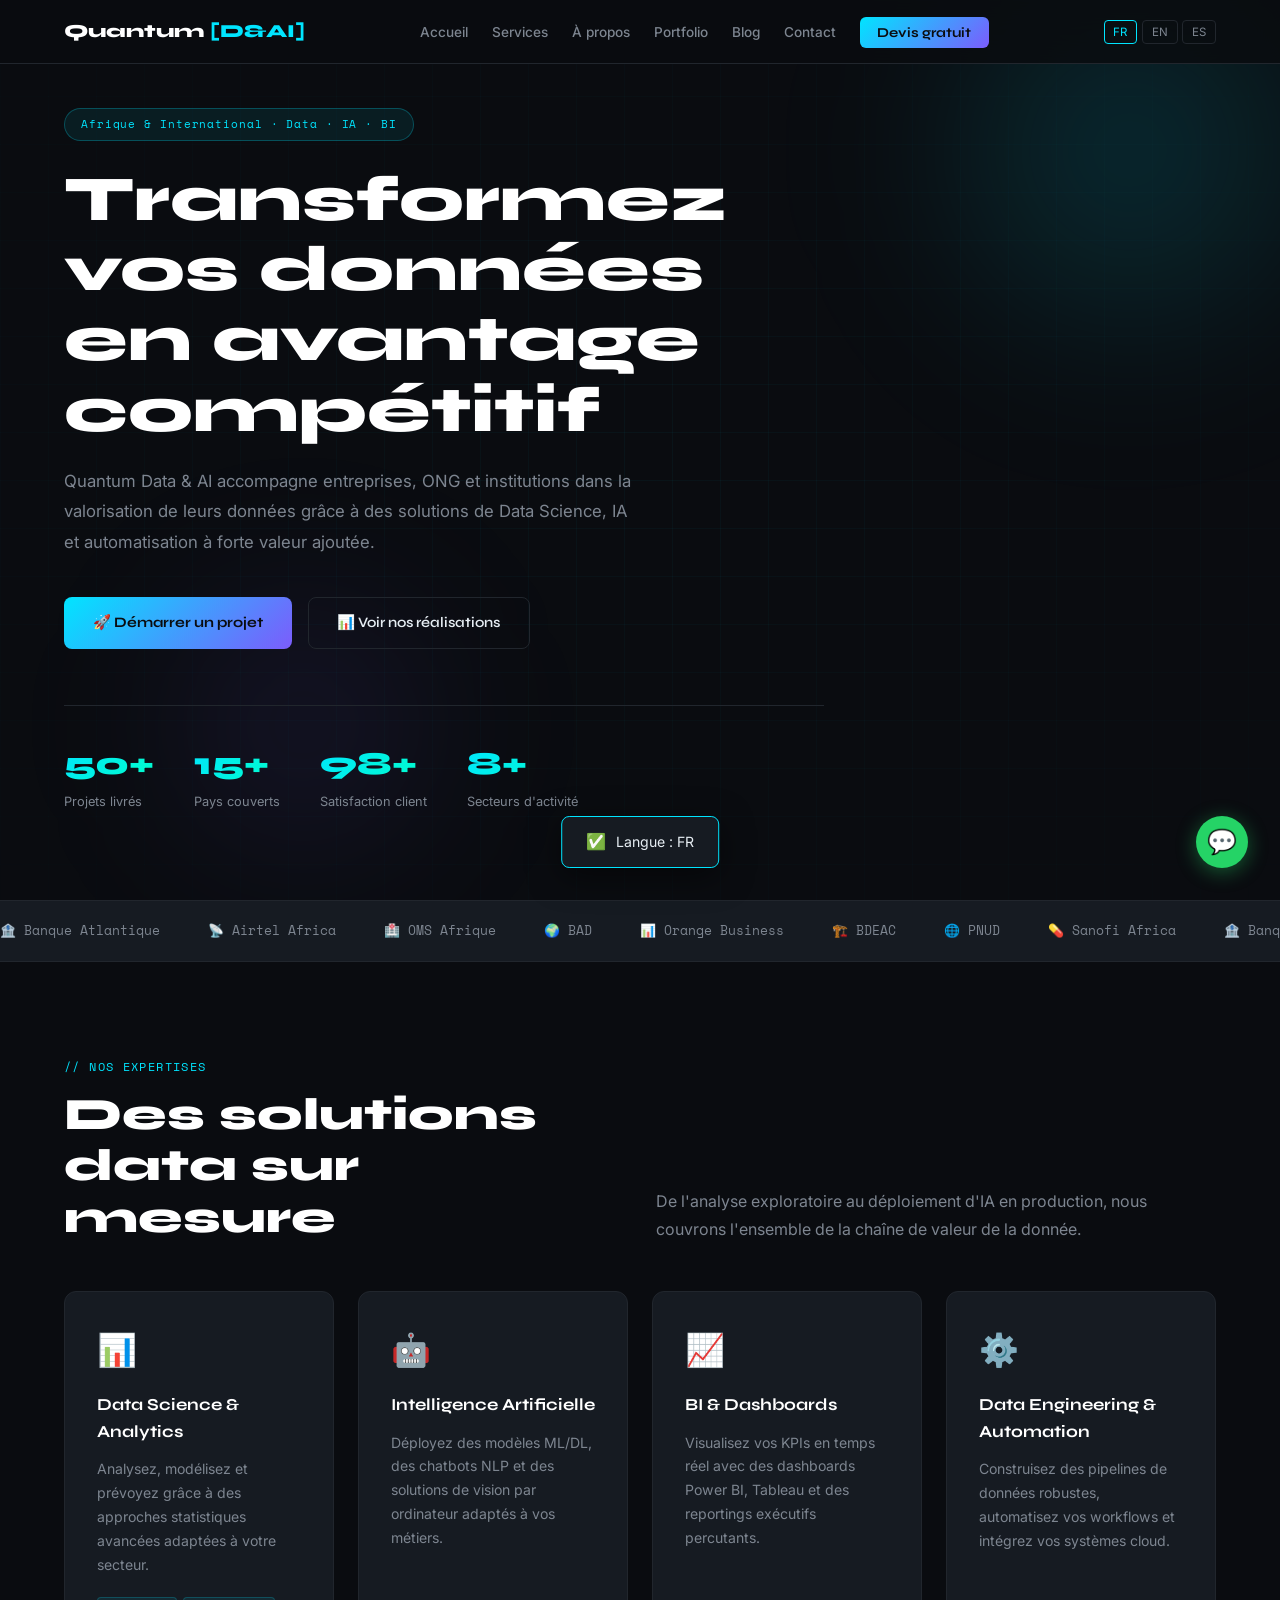
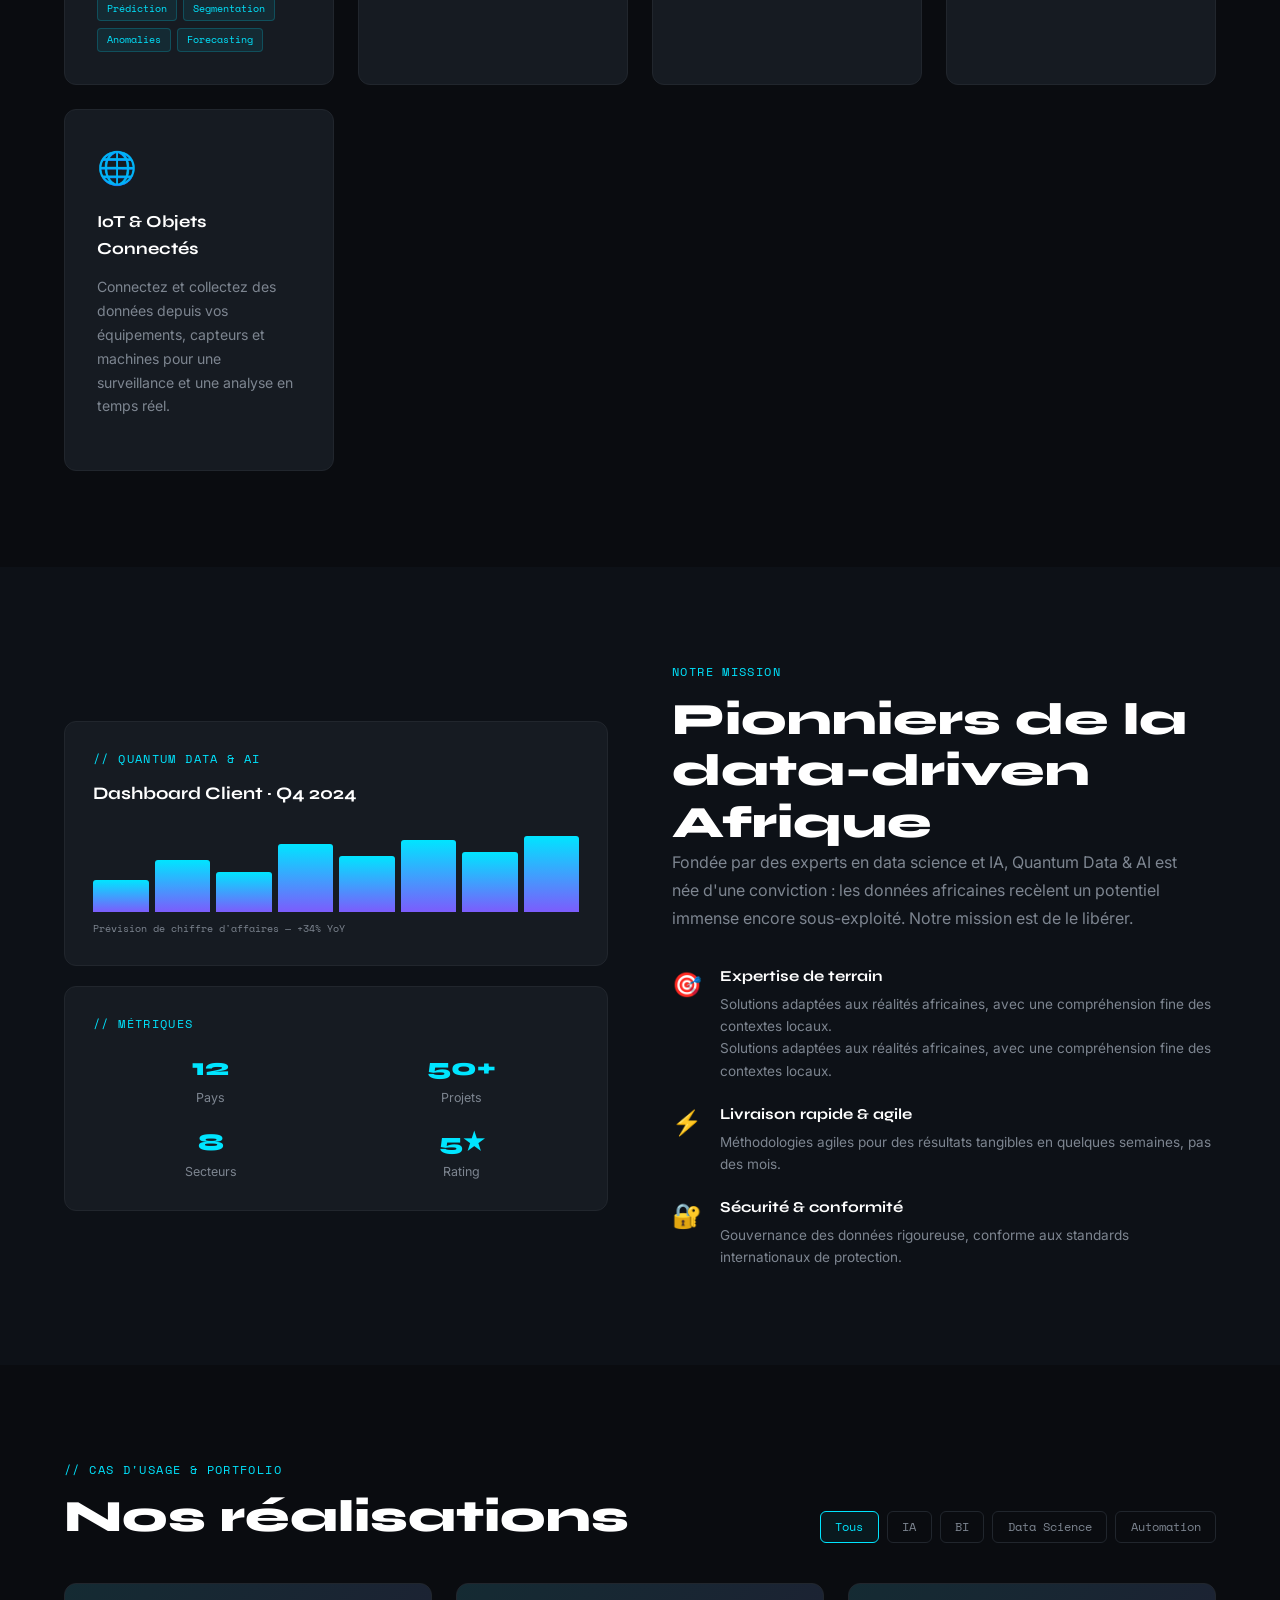
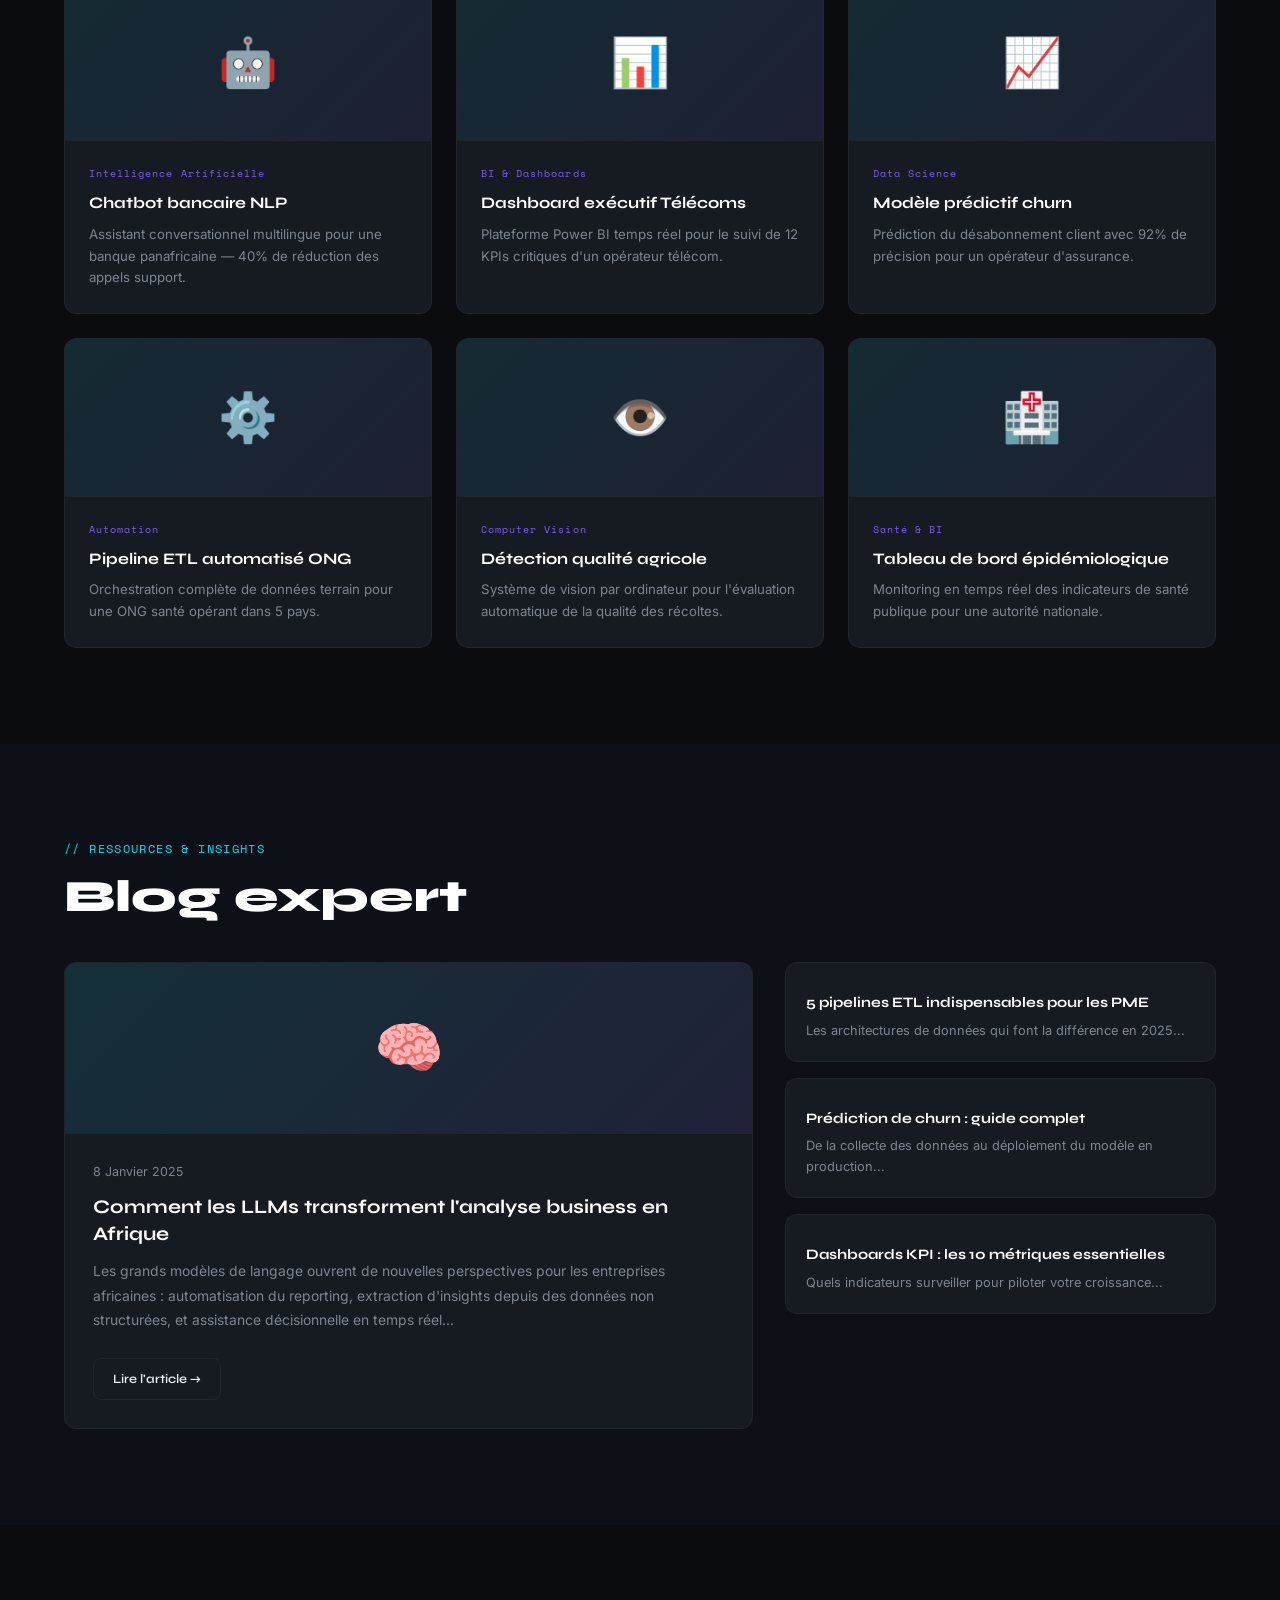
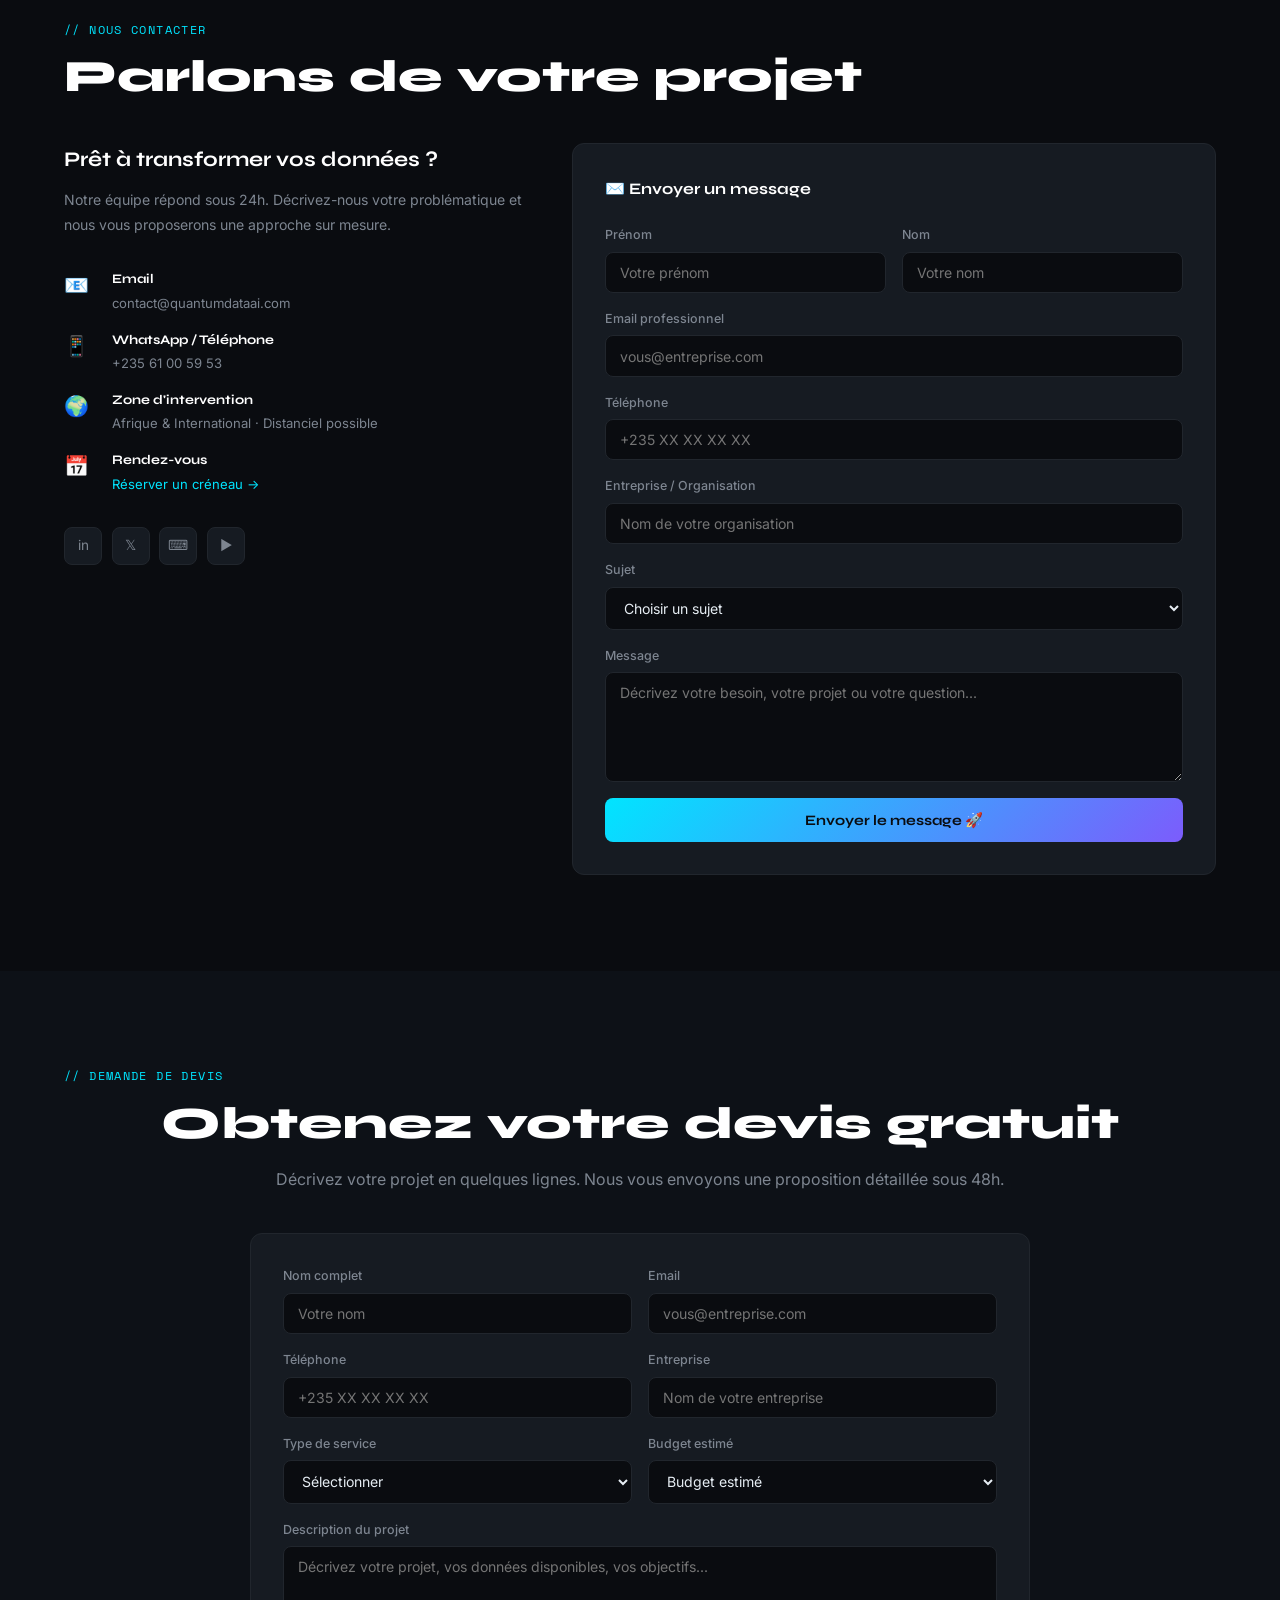
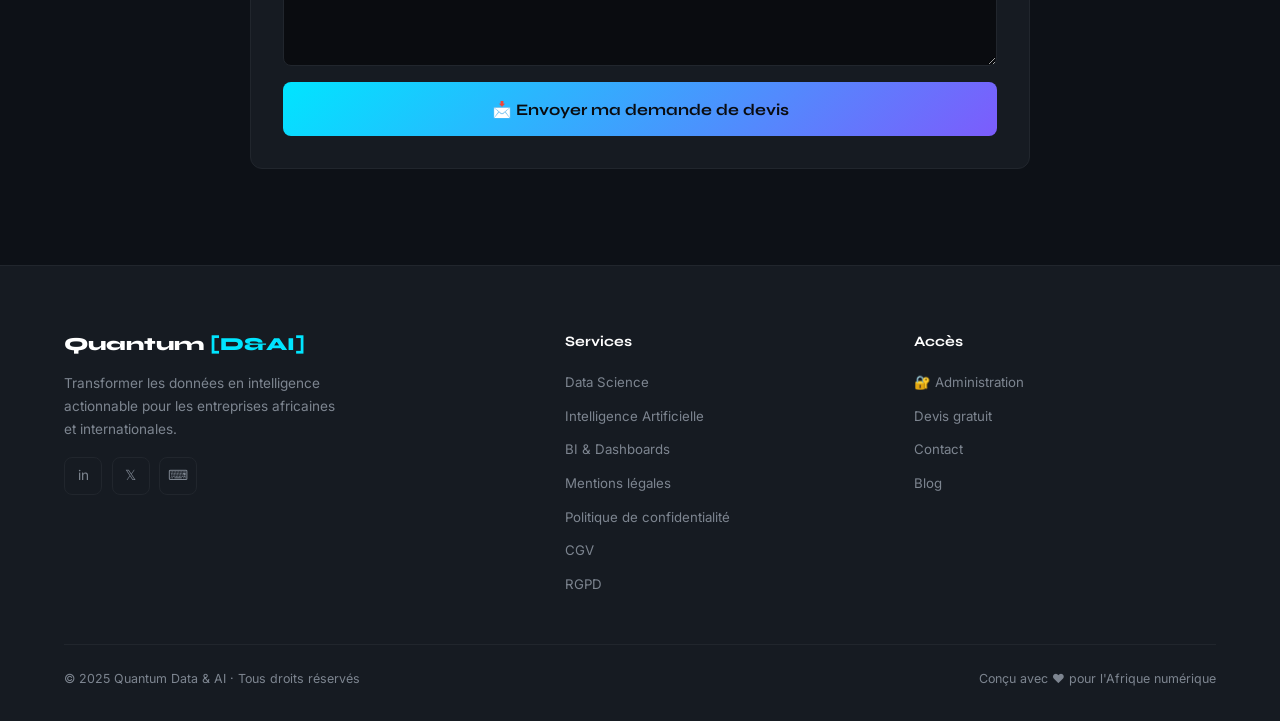
==== index.html @ 8cc7dba7 "Add files via upload" ====
<!DOCTYPE html>
<html lang="fr">
<head>
<meta charset="UTF-8">
<meta name="viewport" content="width=device-width, initial-scale=1.0">
<title>Quantum Data & AI — Transformation Digitale par la Donnée</title>
<meta name="description" content="Quantum Data & AI accompagne les entreprises dans la valorisation de leurs données grâce à des solutions de Data Science, IA, BI et automatisation.">
<link rel="preconnect" href="https://fonts.googleapis.com">
<link href="https://fonts.googleapis.com/css2?family=Syne:wght@400;600;700;800&family=Space+Mono:ital,wght@0,400;0,700;1,400&family=Inter:wght@300;400;500&display=swap" rel="stylesheet">

<style>
/* =============================================
   RESET & VARIABLES
============================================= */
*, *::before, *::after { box-sizing: border-box; margin: 0; padding: 0; }

:root {
  --bg:       #0a0c10;
  --midnight: #0d1117;
  --surface:  #161b22;
  --border:   #21262d;
  --cyan:     #00e5ff;
  --violet:   #7c5cfc;
  --green:    #00ffc8;
  --text:     #e6edf3;
  --muted:    #7d8590;
  --white:    #ffffff;
  --radius:   12px;
}

html { scroll-behavior: smooth; }

body {
  background: var(--bg);
  color: var(--text);
  font-family: 'Inter', sans-serif;
  font-size: 16px;
  line-height: 1.6;
  overflow-x: hidden;
}

a { color: inherit; text-decoration: none; }
ul { list-style: none; }
input, select, textarea, button { font-family: inherit; }
img { max-width: 100%; display: block; }

/* =============================================
   SCROLLBAR
============================================= */
::-webkit-scrollbar { width: 6px; }
::-webkit-scrollbar-track { background: var(--bg); }
::-webkit-scrollbar-thumb { background: var(--border); border-radius: 3px; }

/* =============================================
   TYPOGRAPHY HELPERS
============================================= */
.section-label {
  font-family: 'Space Mono', monospace;
  font-size: 0.72rem;
  color: var(--cyan);
  letter-spacing: 0.12em;
  text-transform: uppercase;
  margin-bottom: 0.75rem;
}

.section-title {
  font-family: 'Syne', sans-serif;
  font-size: clamp(1.8rem, 4vw, 2.8rem);
  font-weight: 800;
  line-height: 1.15;
  color: var(--white);
}

.section-sub {
  color: var(--muted);
  font-size: 1rem;
  max-width: 520px;
  line-height: 1.75;
}

.highlight {
  background: linear-gradient(90deg, var(--cyan), var(--violet));
  -webkit-background-clip: text;
  -webkit-text-fill-color: transparent;
  background-clip: text;
}

/* =============================================
   BUTTONS
============================================= */
.btn-primary {
  display: inline-flex;
  align-items: center;
  gap: 0.5rem;
  background: linear-gradient(135deg, var(--cyan), var(--violet));
  color: var(--bg);
  font-family: 'Syne', sans-serif;
  font-weight: 700;
  font-size: 0.9rem;
  padding: 0.85rem 1.8rem;
  border-radius: 8px;
  border: none;
  cursor: pointer;
  transition: opacity .2s, transform .2s;
  text-decoration: none;
}
.btn-primary:hover { opacity: .88; transform: translateY(-2px); }

.btn-secondary {
  display: inline-flex;
  align-items: center;
  gap: 0.5rem;
  background: transparent;
  color: var(--text);
  font-family: 'Syne', sans-serif;
  font-weight: 600;
  font-size: 0.9rem;
  padding: 0.85rem 1.8rem;
  border-radius: 8px;
  border: 1px solid var(--border);
  cursor: pointer;
  transition: border-color .2s, color .2s, transform .2s;
  text-decoration: none;
}
.btn-secondary:hover { border-color: var(--cyan); color: var(--cyan); transform: translateY(-2px); }

/* =============================================
   NAVIGATION
============================================= */
#navbar {
  position: fixed;
  top: 0; left: 0; right: 0;
  z-index: 1000;
  display: flex;
  align-items: center;
  gap: 2rem;
  padding: 0 5%;
  height: 64px;
  background: rgba(10,12,16,.85);
  backdrop-filter: blur(16px);
  border-bottom: 1px solid var(--border);
  transition: background .3s;
}

.logo {
  font-family: 'Syne', sans-serif;
  font-size: 1.15rem;
  font-weight: 800;
  color: var(--white);
  white-space: nowrap;
}
.logo span { color: var(--cyan); }

#navbar ul {
  display: flex;
  gap: 1.5rem;
  flex: 1;
  justify-content: center;
}

#navbar ul a {
  font-size: 0.85rem;
  color: var(--muted);
  transition: color .2s;
  font-weight: 500;
}
#navbar ul a:hover { color: var(--white); }

.nav-cta {
  background: linear-gradient(135deg, var(--cyan), var(--violet));
  color: var(--bg) !important;
  padding: 0.45rem 1.1rem;
  border-radius: 6px;
  font-weight: 700 !important;
  font-family: 'Syne', sans-serif;
}

.nav-lang {
  display: flex;
  gap: 0.3rem;
  margin-left: auto;
}
.lang-btn {
  background: transparent;
  border: 1px solid var(--border);
  color: var(--muted);
  font-size: 0.72rem;
  padding: 0.25rem 0.55rem;
  border-radius: 4px;
  cursor: pointer;
  transition: all .2s;
}
.lang-btn:hover, .lang-btn.active {
  border-color: var(--cyan);
  color: var(--cyan);
}

.hamburger {
  display: none;
  flex-direction: column;
  gap: 5px;
  background: none;
  border: none;
  cursor: pointer;
  padding: 4px;
}
.hamburger span {
  display: block;
  width: 24px;
  height: 2px;
  background: var(--text);
  border-radius: 2px;
  transition: all .3s;
}

/* Mobile nav */
@media (max-width: 900px) {
  #navbar ul {
    display: none;
    position: fixed;
    top: 64px; left: 0; right: 0;
    background: var(--midnight);
    flex-direction: column;
    padding: 1.5rem 5%;
    gap: 1.2rem;
    border-bottom: 1px solid var(--border);
  }
  #navbar ul.open { display: flex; }
  .hamburger { display: flex; margin-left: auto; }
  .nav-lang { display: none; }
}

/* =============================================
   HERO
============================================= */
#hero {
  position: relative;
  min-height: 100vh;
  display: flex;
  align-items: center;
  padding: 100px 5% 5rem;
  overflow: hidden;
}

.hero-grid {
  position: absolute;
  inset: 0;
  background-image:
    linear-gradient(rgba(0,229,255,.04) 1px, transparent 1px),
    linear-gradient(90deg, rgba(0,229,255,.04) 1px, transparent 1px);
  background-size: 48px 48px;
  mask-image: radial-gradient(ellipse 80% 80% at 50% 50%, black, transparent);
}

.hero-orb {
  position: absolute;
  border-radius: 50%;
  filter: blur(80px);
  pointer-events: none;
}
.orb1 {
  width: 500px; height: 500px;
  background: radial-gradient(circle, rgba(0,229,255,.18), transparent 70%);
  top: -100px; right: -100px;
  animation: orbFloat 8s ease-in-out infinite;
}
.orb2 {
  width: 350px; height: 350px;
  background: radial-gradient(circle, rgba(124,92,252,.15), transparent 70%);
  bottom: 0; left: 10%;
  animation: orbFloat 10s ease-in-out infinite reverse;
}
@keyframes orbFloat {
  0%, 100% { transform: translateY(0); }
  50% { transform: translateY(-30px); }
}

.hero-content {
  position: relative;
  z-index: 1;
  max-width: 760px;
}

.hero-badge {
  display: inline-block;
  font-family: 'Space Mono', monospace;
  font-size: 0.7rem;
  color: var(--cyan);
  background: rgba(0,229,255,.08);
  border: 1px solid rgba(0,229,255,.25);
  padding: 0.4rem 1rem;
  border-radius: 100px;
  margin-bottom: 1.5rem;
  letter-spacing: 0.08em;
}

.hero-content h1 {
  font-family: 'Syne', sans-serif;
  font-size: clamp(2.2rem, 5.5vw, 4rem);
  font-weight: 800;
  line-height: 1.1;
  color: var(--white);
  margin-bottom: 1.25rem;
}

.hero-sub {
  color: var(--muted);
  font-size: 1.05rem;
  max-width: 580px;
  margin-bottom: 2.5rem;
  line-height: 1.8;
}

.hero-btns {
  display: flex;
  gap: 1rem;
  flex-wrap: wrap;
  margin-bottom: 3.5rem;
}

.hero-stats {
  display: flex;
  gap: 2.5rem;
  flex-wrap: wrap;
  padding-top: 2rem;
  border-top: 1px solid var(--border);
}
.stat-item { text-align: left; }
.stat-num {
  font-family: 'Syne', sans-serif;
  font-size: 2rem;
  font-weight: 800;
  background: linear-gradient(135deg, var(--cyan), var(--green));
  -webkit-background-clip: text;
  -webkit-text-fill-color: transparent;
  background-clip: text;
}
.stat-label {
  font-size: 0.8rem;
  color: var(--muted);
  margin-top: 0.15rem;
}

/* =============================================
   CLIENTS BAND
============================================= */
.clients-band {
  overflow: hidden;
  padding: 1.25rem 0;
  background: var(--surface);
  border-top: 1px solid var(--border);
  border-bottom: 1px solid var(--border);
}

.clients-track {
  display: flex;
  gap: 3rem;
  width: max-content;
  animation: scrollTrack 25s linear infinite;
}

.client-logo {
  font-family: 'Space Mono', monospace;
  font-size: 0.8rem;
  color: var(--muted);
  white-space: nowrap;
  transition: color .2s;
  cursor: default;
}
.client-logo:hover { color: var(--cyan); }

@keyframes scrollTrack {
  from { transform: translateX(0); }
  to { transform: translateX(-50%); }
}

/* =============================================
   SERVICES
============================================= */
#services {
  padding: 6rem 5%;
}

.services-intro {
  display: grid;
  grid-template-columns: 1fr 1fr;
  gap: 2rem;
  align-items: end;
  margin-bottom: 3rem;
}
@media (max-width: 700px) {
  .services-intro { grid-template-columns: 1fr; }
}

.services-grid {
  display: grid;
  grid-template-columns: repeat(auto-fit, minmax(270px, 1fr));
  gap: 1.5rem;
}

.service-card {
  background: var(--surface);
  border: 1px solid var(--border);
  border-radius: var(--radius);
  padding: 2rem;
  transition: border-color .25s, transform .25s;
  position: relative;
  overflow: hidden;
}
.service-card::before {
  content: '';
  position: absolute;
  top: 0; left: 0; right: 0;
  height: 2px;
  background: linear-gradient(90deg, var(--cyan), var(--violet));
  opacity: 0;
  transition: opacity .25s;
}
.service-card:hover { border-color: rgba(0,229,255,.35); transform: translateY(-4px); }
.service-card:hover::before { opacity: 1; }

.service-icon {
  font-size: 2rem;
  margin-bottom: 1rem;
}
.service-title {
  font-family: 'Syne', sans-serif;
  font-size: 1.05rem;
  font-weight: 700;
  color: var(--white);
  margin-bottom: 0.75rem;
}
.service-desc {
  color: var(--muted);
  font-size: 0.88rem;
  line-height: 1.7;
  margin-bottom: 1.25rem;
}
.service-tags {
  display: flex;
  flex-wrap: wrap;
  gap: 0.4rem;
}
.tag {
  font-family: 'Space Mono', monospace;
  font-size: 0.62rem;
  color: var(--cyan);
  background: rgba(0,229,255,.08);
  border: 1px solid rgba(0,229,255,.2);
  padding: 0.2rem 0.55rem;
  border-radius: 4px;
}

/* =============================================
   À PROPOS
============================================= */
#apropos {
  background: var(--midnight);
  padding: 6rem 5%;
  display: grid;
  grid-template-columns: 1fr 1fr;
  gap: 4rem;
  align-items: center;
}
@media (max-width: 900px) {
  #apropos { grid-template-columns: 1fr; }
}

.apropos-visual {
  display: flex;
  flex-direction: column;
  gap: 1.25rem;
}
.apropos-box {
  background: var(--surface);
  border: 1px solid var(--border);
  border-radius: var(--radius);
  padding: 1.75rem;
}
.apropos-main {
  display: flex;
  flex-direction: column;
  gap: 1.5rem;
}

.data-visual {
  display: flex;
  align-items: flex-end;
  gap: 6px;
  height: 80px;
}
.bar {
  flex: 1;
  background: linear-gradient(180deg, var(--cyan), var(--violet));
  border-radius: 3px 3px 0 0;
  opacity: 0;
  animation: barGrow 0.6s ease forwards;
}
@keyframes barGrow {
  from { height: 0 !important; opacity: 0; }
  to { opacity: 1; }
}

.apropos-stat-grid {
  display: grid;
  grid-template-columns: 1fr 1fr;
  gap: 1rem;
}
.mini-stat { text-align: center; }
.mini-stat-n {
  font-family: 'Syne', sans-serif;
  font-size: 1.5rem;
  font-weight: 800;
  color: var(--cyan);
}
.mini-stat-l {
  font-size: 0.78rem;
  color: var(--muted);
}

.values-list { display: flex; flex-direction: column; gap: 1.25rem; }
.value-item {
  display: flex;
  gap: 1rem;
  align-items: flex-start;
}
.value-icon {
  font-size: 1.5rem;
  min-width: 2rem;
  margin-top: 0.1rem;
}
.value-text h4 {
  font-family: 'Syne', sans-serif;
  font-size: 0.95rem;
  font-weight: 700;
  color: var(--white);
  margin-bottom: 0.25rem;
}
.value-text p {
  font-size: 0.85rem;
  color: var(--muted);
  line-height: 1.65;
}

/* =============================================
   PORTFOLIO
============================================= */
#portfolio {
  padding: 6rem 5%;
}

.portfolio-header {
  display: flex;
  justify-content: space-between;
  align-items: flex-end;
  flex-wrap: wrap;
  gap: 1.5rem;
  margin-bottom: 2.5rem;
}

.portfolio-filters {
  display: flex;
  gap: 0.5rem;
  flex-wrap: wrap;
}
.filter-btn {
  background: transparent;
  border: 1px solid var(--border);
  color: var(--muted);
  font-family: 'Space Mono', monospace;
  font-size: 0.72rem;
  padding: 0.4rem 0.9rem;
  border-radius: 6px;
  cursor: pointer;
  transition: all .2s;
}
.filter-btn:hover, .filter-btn.active {
  border-color: var(--cyan);
  color: var(--cyan);
  background: rgba(0,229,255,.06);
}

.portfolio-grid {
  display: grid;
  grid-template-columns: repeat(auto-fit, minmax(300px, 1fr));
  gap: 1.5rem;
}

.portfolio-card {
  background: var(--surface);
  border: 1px solid var(--border);
  border-radius: var(--radius);
  overflow: hidden;
  transition: transform .25s, border-color .25s;
  cursor: pointer;
}
.portfolio-card:hover { transform: translateY(-5px); border-color: rgba(0,229,255,.35); }
.portfolio-card.hidden { display: none; }

.portfolio-thumb {
  background: linear-gradient(135deg, rgba(0,229,255,.08), rgba(124,92,252,.08));
  padding: 2.5rem;
  font-size: 3rem;
  text-align: center;
  border-bottom: 1px solid var(--border);
}
.portfolio-info { padding: 1.5rem; }
.portfolio-cat {
  font-family: 'Space Mono', monospace;
  font-size: 0.65rem;
  color: var(--violet);
  letter-spacing: 0.1em;
  margin-bottom: 0.5rem;
}
.portfolio-info h3 {
  font-family: 'Syne', sans-serif;
  font-size: 1rem;
  font-weight: 700;
  color: var(--white);
  margin-bottom: 0.5rem;
}
.portfolio-info p {
  font-size: 0.83rem;
  color: var(--muted);
  line-height: 1.65;
}

/* =============================================
   BLOG
============================================= */
#blog {
  padding: 6rem 5%;
  background: var(--midnight);
}

.blog-grid {
  display: grid;
  grid-template-columns: 1.6fr 1fr;
  gap: 2rem;
  margin-top: 2.5rem;
}
@media (max-width: 800px) {
  .blog-grid { grid-template-columns: 1fr; }
}

.blog-featured {
  background: var(--surface);
  border: 1px solid var(--border);
  border-radius: var(--radius);
  overflow: hidden;
  transition: border-color .25s;
}
.blog-featured:hover { border-color: rgba(0,229,255,.35); }

.blog-img {
  background: linear-gradient(135deg, rgba(0,229,255,.1), rgba(124,92,252,.1));
  padding: 2.5rem;
  font-size: 3.5rem;
  text-align: center;
  border-bottom: 1px solid var(--border);
}
.blog-content { padding: 1.75rem; }
.blog-meta {
  display: flex;
  align-items: center;
  gap: 1rem;
  margin-bottom: 0.75rem;
}
.blog-tag {
  font-family: 'Space Mono', monospace;
  font-size: 0.65rem;
  color: var(--cyan);
  background: rgba(0,229,255,.08);
  border: 1px solid rgba(0,229,255,.2);
  padding: 0.2rem 0.6rem;
  border-radius: 4px;
}
.blog-date {
  font-size: 0.78rem;
  color: var(--muted);
}
.blog-content h2 {
  font-family: 'Syne', sans-serif;
  font-size: 1.2rem;
  font-weight: 700;
  color: var(--white);
  margin-bottom: 0.75rem;
  line-height: 1.4;
}
.blog-content p {
  font-size: 0.87rem;
  color: var(--muted);
  line-height: 1.75;
}

.blog-sidebar {
  display: flex;
  flex-direction: column;
  gap: 1rem;
}
.blog-mini {
  background: var(--surface);
  border: 1px solid var(--border);
  border-radius: var(--radius);
  padding: 1.25rem;
  transition: border-color .25s;
  cursor: pointer;
}
.blog-mini:hover { border-color: rgba(0,229,255,.3); }
.blog-mini h4 {
  font-family: 'Syne', sans-serif;
  font-size: 0.9rem;
  font-weight: 700;
  color: var(--white);
  margin: 0.5rem 0 0.4rem;
}
.blog-mini p {
  font-size: 0.8rem;
  color: var(--muted);
  line-height: 1.6;
}

/* =============================================
   CONTACT
============================================= */
#contact {
  padding: 6rem 5%;
}

.contact-layout {
  display: grid;
  grid-template-columns: 1fr 1.4fr;
  gap: 3rem;
  margin-top: 2.5rem;
}
@media (max-width: 900px) {
  .contact-layout { grid-template-columns: 1fr; }
}

.contact-info h3 {
  font-family: 'Syne', sans-serif;
  font-size: 1.3rem;
  font-weight: 700;
  color: var(--white);
  margin-bottom: 0.75rem;
}
.contact-info > p {
  color: var(--muted);
  font-size: 0.88rem;
  line-height: 1.75;
  margin-bottom: 2rem;
}

.contact-items { display: flex; flex-direction: column; gap: 1rem; margin-bottom: 2rem; }
.contact-item {
  display: flex;
  align-items: flex-start;
  gap: 1rem;
}
.contact-item-icon {
  font-size: 1.25rem;
  min-width: 2rem;
}
.contact-item-text h5 {
  font-family: 'Syne', sans-serif;
  font-size: 0.82rem;
  font-weight: 700;
  color: var(--white);
  margin-bottom: 0.15rem;
}
.contact-item-text p {
  font-size: 0.82rem;
  color: var(--muted);
}

.social-links { display: flex; gap: 0.6rem; }
.social-btn {
  display: flex;
  align-items: center;
  justify-content: center;
  width: 38px; height: 38px;
  background: var(--surface);
  border: 1px solid var(--border);
  border-radius: 8px;
  font-size: 0.85rem;
  color: var(--muted);
  cursor: pointer;
  transition: all .2s;
}
.social-btn:hover { border-color: var(--cyan); color: var(--cyan); }

/* FORMS */
.contact-form, .devis-card {
  background: var(--surface);
  border: 1px solid var(--border);
  border-radius: var(--radius);
  padding: 2rem;
}
.form-title {
  font-family: 'Syne', sans-serif;
  font-size: 1rem;
  font-weight: 700;
  color: var(--white);
  margin-bottom: 1.5rem;
}
.form-row {
  display: grid;
  grid-template-columns: 1fr 1fr;
  gap: 1rem;
}
@media (max-width: 600px) {
  .form-row { grid-template-columns: 1fr; }
}
.form-group {
  display: flex;
  flex-direction: column;
  gap: 0.4rem;
  margin-bottom: 1rem;
}
.form-group label {
  font-size: 0.78rem;
  color: var(--muted);
  font-weight: 500;
}
.form-group input,
.form-group select,
.form-group textarea {
  background: var(--bg);
  border: 1px solid var(--border);
  border-radius: 8px;
  color: var(--text);
  padding: 0.7rem 0.9rem;
  font-size: 0.88rem;
  outline: none;
  transition: border-color .2s;
  width: 100%;
}
.form-group input:focus,
.form-group select:focus,
.form-group textarea:focus {
  border-color: var(--cyan);
}
.form-group textarea {
  min-height: 110px;
  resize: vertical;
}
.form-group select option { background: var(--surface); }

.form-success {
  display: none;
  background: rgba(0,255,200,.08);
  border: 1px solid rgba(0,255,200,.25);
  color: var(--green);
  border-radius: 8px;
  padding: 1rem;
  font-size: 0.88rem;
  margin-bottom: 1rem;
}

/* =============================================
   DEVIS
============================================= */
#devis {
  padding: 6rem 5%;
  background: var(--midnight);
}
#devis .section-sub {
  max-width: 100%;
  text-align: center;
  margin: 1rem auto 2.5rem;
}
.devis-card {
  max-width: 780px;
  margin: 0 auto;
}

/* =============================================
   FOOTER
============================================= */
footer {
  background: var(--surface);
  border-top: 1px solid var(--border);
  padding: 4rem 5% 2rem;
}

.footer-grid {
  display: grid;
  grid-template-columns: 1.5fr 1fr 1fr;
  gap: 3rem;
  margin-bottom: 3rem;
}
@media (max-width: 700px) {
  .footer-grid { grid-template-columns: 1fr; gap: 2rem; }
}

.footer-brand p {
  color: var(--muted);
  font-size: 0.85rem;
  line-height: 1.7;
  margin: 0.75rem 0 1rem;
  max-width: 280px;
}
.footer-col h5 {
  font-family: 'Syne', sans-serif;
  font-size: 0.9rem;
  font-weight: 700;
  color: var(--white);
  margin-bottom: 1rem;
}
.footer-col ul { display: flex; flex-direction: column; gap: 0.5rem; }
.footer-col ul a {
  font-size: 0.83rem;
  color: var(--muted);
  transition: color .2s;
}
.footer-col ul a:hover { color: var(--cyan); }

.footer-bottom {
  display: flex;
  justify-content: space-between;
  flex-wrap: wrap;
  gap: 0.5rem;
  padding-top: 1.5rem;
  border-top: 1px solid var(--border);
  font-size: 0.78rem;
  color: var(--muted);
}

/* =============================================
   WHATSAPP FLOAT
============================================= */
.whatsapp-btn {
  position: fixed;
  bottom: 2rem;
  right: 2rem;
  width: 52px;
  height: 52px;
  background: #25D366;
  border-radius: 50%;
  display: flex;
  align-items: center;
  justify-content: center;
  font-size: 1.5rem;
  box-shadow: 0 4px 20px rgba(37,211,102,.4);
  z-index: 999;
  transition: transform .2s;
}
.whatsapp-btn:hover { transform: scale(1.08); }

/* =============================================
   TOAST
============================================= */
.toast {
  position: fixed;
  bottom: 2rem;
  left: 50%;
  transform: translateX(-50%) translateY(100px);
  background: var(--surface);
  border: 1px solid var(--cyan);
  color: var(--text);
  padding: 0.75rem 1.5rem;
  border-radius: 8px;
  display: flex;
  align-items: center;
  gap: 0.6rem;
  font-size: 0.88rem;
  z-index: 2000;
  transition: transform .35s ease;
  box-shadow: 0 8px 32px rgba(0,0,0,.5);
}
.toast.show { transform: translateX(-50%) translateY(0); }
.toast-icon { font-size: 1rem; }

/* =============================================
   MODAL
============================================= */
.modal-overlay {
  position: fixed;
  inset: 0;
  background: rgba(0,0,0,.75);
  backdrop-filter: blur(6px);
  z-index: 3000;
  display: none;
  align-items: center;
  justify-content: center;
  padding: 2rem;
}
.modal-overlay.open { display: flex; }

.modal {
  background: var(--surface);
  border: 1px solid var(--border);
  border-radius: var(--radius);
  padding: 2.5rem;
  max-width: 460px;
  width: 100%;
  position: relative;
}
.modal-close {
  position: absolute;
  top: 1rem;
  right: 1rem;
  background: none;
  border: 1px solid var(--border);
  color: var(--muted);
  width: 32px;
  height: 32px;
  border-radius: 6px;
  cursor: pointer;
  font-size: 1.2rem;
  display: flex;
  align-items: center;
  justify-content: center;
  transition: all .2s;
}
.modal-close:hover { border-color: var(--cyan); color: var(--cyan); }

/* =============================================
   SCROLL REVEAL
============================================= */
.reveal {
  opacity: 0;
  transform: translateY(30px);
  transition: opacity .65s ease, transform .65s ease;
}
.reveal.visible {
  opacity: 1;
  transform: translateY(0);
}
</style>
</head>
<body>

<!-- NAVIGATION -->
<nav id="navbar">
  <div class="logo">Quantum<span> [D&AI]</span></div>
  <ul id="navMenu">
    <li><a href="#hero" data-lang="nav_home">Accueil</a></li>
    <li><a href="#services" data-lang="nav_services">Services</a></li>
    <li><a href="#apropos" data-lang="nav_about">À propos</a></li>
    <li><a href="#portfolio" data-lang="nav_portfolio">Portfolio</a></li>
    <li><a href="#blog" data-lang="nav_blog">Blog</a></li>
    <li><a href="#contact" data-lang="nav_contact">Contact</a></li>
    <li><a href="#devis" class="nav-cta" data-lang="nav_quote">Devis gratuit</a></li>
  </ul>
  <div class="nav-lang">
    <button class="lang-btn active" onclick="setLang('fr')">FR</button>
    <button class="lang-btn" onclick="setLang('en')">EN</button>
    <button class="lang-btn" onclick="setLang('es')">ES</button>
  </div>
  <button class="hamburger" onclick="toggleMenu()">
    <span></span><span></span><span></span>
  </button>
</nav>

<!-- HERO -->
<section id="hero">
  <div class="hero-grid"></div>
  <div class="hero-orb orb1"></div>
  <div class="hero-orb orb2"></div>
  <div class="hero-content">
    <div class="hero-badge" data-lang="hero_badge">Afrique & International · Data · IA · BI</div>
    <h1 data-lang="hero_title">Transformez vos données en <span class="highlight">avantage compétitif</span></h1>
    <p class="hero-sub" data-lang="hero_subtitle">Quantum Data & AI accompagne entreprises, ONG et institutions dans la valorisation de leurs données grâce à des solutions de Data Science, IA et automatisation à forte valeur ajoutée.</p>
    <div class="hero-btns">
      <a href="#devis" class="btn-primary" data-lang="hero_cta">🚀 Démarrer un projet</a>
      <a href="#portfolio" class="btn-secondary" data-lang="hero_secondary">📊 Voir nos réalisations</a>
    </div>
    <div class="hero-stats">
      <div class="stat-item">
        <div class="stat-num" data-target="50">0</div>
        <div class="stat-label" data-lang="stat_projects">Projets livrés</div>
      </div>
      <div class="stat-item">
        <div class="stat-num" data-target="15">0</div>
        <div class="stat-label" data-lang="stat_countries">Pays couverts</div>
      </div>
      <div class="stat-item">
        <div class="stat-num" data-target="98">0%</div>
        <div class="stat-label" data-lang="stat_satisfaction">Satisfaction client</div>
      </div>
      <div class="stat-item">
        <div class="stat-num" data-target="8">0</div>
        <div class="stat-label">Secteurs d'activité</div>
      </div>
    </div>
  </div>
</section>

<!-- CLIENTS BAND -->
<div class="clients-band">
  <div class="clients-track">
    <span class="client-logo">🏦 Banque Atlantique</span>
    <span class="client-logo">📡 Airtel Africa</span>
    <span class="client-logo">🏥 OMS Afrique</span>
    <span class="client-logo">🌍 BAD</span>
    <span class="client-logo">📊 Orange Business</span>
    <span class="client-logo">🏗️ BDEAC</span>
    <span class="client-logo">🌐 PNUD</span>
    <span class="client-logo">💊 Sanofi Africa</span>
    <span class="client-logo">🏦 Banque Atlantique</span>
    <span class="client-logo">📡 Airtel Africa</span>
    <span class="client-logo">🏥 OMS Afrique</span>
    <span class="client-logo">🌍 BAD</span>
    <span class="client-logo">📊 Orange Business</span>
    <span class="client-logo">🏗️ BDEAC</span>
    <span class="client-logo">🌐 PNUD</span>
    <span class="client-logo">💊 Sanofi Africa</span>
  </div>
</div>

<!-- SERVICES -->
<section id="services">
  <div class="services-intro reveal">
    <div>
      <div class="section-label">// Nos expertises</div>
      <h2 class="section-title" data-lang="services_title">Des solutions data <br>sur mesure</h2>
    </div>
    <p class="section-sub" data-lang="services_subtitle">De l'analyse exploratoire au déploiement d'IA en production, nous couvrons l'ensemble de la chaîne de valeur de la donnée.</p>
  </div>
  <div class="services-grid reveal">
    <div class="service-card">
      <div class="service-icon">📊</div>
      <div class="service-title">Data Science & Analytics</div>
      <p class="service-desc">Analysez, modélisez et prévoyez grâce à des approches statistiques avancées adaptées à votre secteur.</p>
      <div class="service-tags">
        <span class="tag">Prédiction</span>
        <span class="tag">Segmentation</span>
        <span class="tag">Anomalies</span>
        <span class="tag">Forecasting</span>
      </div>
    </div>
    <div class="service-card">
      <div class="service-icon">🤖</div>
      <div class="service-title">Intelligence Artificielle</div>
      <p class="service-desc">Déployez des modèles ML/DL, des chatbots NLP et des solutions de vision par ordinateur adaptés à vos métiers.</p>
    </div>
    <div class="service-card">
      <div class="service-icon">📈</div>
      <div class="service-title">BI & Dashboards</div>
      <p class="service-desc">Visualisez vos KPIs en temps réel avec des dashboards Power BI, Tableau et des reportings exécutifs percutants.</p>
    </div>
    <div class="service-card">
      <div class="service-icon">⚙️</div>
      <div class="service-title">Data Engineering & Automation</div>
      <p class="service-desc">Construisez des pipelines de données robustes, automatisez vos workflows et intégrez vos systèmes cloud.</p>
    </div>
    <div class="service-card">
      <div class="service-icon">🌐</div>
      <div class="service-title">IoT & Objets Connectés</div>
      <p class="service-desc">Connectez et collectez des données depuis vos équipements, capteurs et machines pour une surveillance et une analyse en temps réel.</p>
    </div>
  </div>
</section>

<!-- À PROPOS -->
<section id="apropos">
  <div class="apropos-visual reveal">
    <div class="apropos-box apropos-main">
      <div>
        <div class="section-label">// Quantum Data & AI</div>
        <h3 style="font-family:'Syne',sans-serif;font-size:1.1rem;font-weight:700;margin-top:0.5rem;color:var(--white);">Dashboard Client · Q4 2024</h3>
      </div>
      <div>
        <div class="data-visual">
          <div class="bar" style="height:40%;animation-delay:0.1s"></div>
          <div class="bar" style="height:65%;animation-delay:0.2s"></div>
          <div class="bar" style="height:50%;animation-delay:0.3s"></div>
          <div class="bar" style="height:85%;animation-delay:0.4s"></div>
          <div class="bar" style="height:70%;animation-delay:0.5s"></div>
          <div class="bar" style="height:90%;animation-delay:0.6s"></div>
          <div class="bar" style="height:75%;animation-delay:0.7s"></div>
          <div class="bar" style="height:95%;animation-delay:0.8s"></div>
        </div>
        <div style="font-family:'Space Mono',monospace;font-size:0.65rem;color:var(--muted);margin-top:0.5rem;">Prévision de chiffre d'affaires — +34% YoY</div>
      </div>
    </div>
    <div class="apropos-box apropos-stat">
      <div class="section-label" style="margin-bottom:1rem;">// Métriques</div>
      <div class="apropos-stat-grid">
        <div class="mini-stat"><div class="mini-stat-n">12</div><div class="mini-stat-l">Pays</div></div>
        <div class="mini-stat"><div class="mini-stat-n">50+</div><div class="mini-stat-l">Projets</div></div>
        <div class="mini-stat"><div class="mini-stat-n">8</div><div class="mini-stat-l">Secteurs</div></div>
        <div class="mini-stat"><div class="mini-stat-n">5★</div><div class="mini-stat-l">Rating</div></div>
      </div>
    </div>
  </div>
  <div class="apropos-text reveal">
    <div class="section-label" data-lang="about_label">// Notre mission</div>
    <h2 class="section-title" data-lang="about_title">Pionniers de la<br>data-driven Afrique</h2>
    <p class="section-sub" data-lang="about_subtitle">Fondée par des experts en data science et IA, Quantum Data & AI est née d'une conviction : les données africaines recèlent un potentiel immense encore sous-exploité. Notre mission est de le libérer.</p>
    <div class="values-list" style="margin-top:2rem;">
      <div class="value-item">
        <div class="value-icon">🎯</div>
        <div class="value-text">
          <h4 data-lang="about_value_1">Expertise de terrain</h4>
          <p data-lang="about_value_1_text">Solutions adaptées aux réalités africaines, avec une compréhension fine des contextes locaux.</p>
          <p>Solutions adaptées aux réalités africaines, avec une compréhension fine des contextes locaux.</p>
        </div>
      </div>
      <div class="value-item">
        <div class="value-icon">⚡</div>
        <div class="value-text">
          <h4>Livraison rapide & agile</h4>
          <p>Méthodologies agiles pour des résultats tangibles en quelques semaines, pas des mois.</p>
        </div>
      </div>
      <div class="value-item">
        <div class="value-icon">🔐</div>
        <div class="value-text">
          <h4>Sécurité & conformité</h4>
          <p>Gouvernance des données rigoureuse, conforme aux standards internationaux de protection.</p>
        </div>
      </div>
    </div>
  </div>
</section>

<!-- PORTFOLIO -->
<section id="portfolio">
  <div class="portfolio-header reveal">
    <div>
      <div class="section-label">// Cas d'usage & Portfolio</div>
      <h2 class="section-title" data-lang="portfolio_title">Nos réalisations</h2>
    </div>
    <div class="portfolio-filters">
      <button class="filter-btn active" onclick="filterPortfolio('all', this)" data-lang="filter_all">Tous</button>
      <button class="filter-btn" onclick="filterPortfolio('ia', this)" data-lang="filter_ia">IA</button>
      <button class="filter-btn" onclick="filterPortfolio('bi', this)" data-lang="filter_bi">BI</button>
      <button class="filter-btn" onclick="filterPortfolio('data', this)">Data Science</button>
      <button class="filter-btn" onclick="filterPortfolio('auto', this)">Automation</button>
    </div>
  </div>
  <div class="portfolio-grid reveal">
    <div class="portfolio-card" data-cat="ia">
      <div class="portfolio-thumb">🤖</div>
      <div class="portfolio-info">
        <div class="portfolio-cat">Intelligence Artificielle</div>
        <h3>Chatbot bancaire NLP</h3>
        <p>Assistant conversationnel multilingue pour une banque panafricaine — 40% de réduction des appels support.</p>
      </div>
    </div>
    <div class="portfolio-card" data-cat="bi">
      <div class="portfolio-thumb">📊</div>
      <div class="portfolio-info">
        <div class="portfolio-cat">BI & Dashboards</div>
        <h3>Dashboard exécutif Télécoms</h3>
        <p>Plateforme Power BI temps réel pour le suivi de 12 KPIs critiques d'un opérateur télécom.</p>
      </div>
    </div>
    <div class="portfolio-card" data-cat="data">
      <div class="portfolio-thumb">📈</div>
      <div class="portfolio-info">
        <div class="portfolio-cat">Data Science</div>
        <h3>Modèle prédictif churn</h3>
        <p>Prédiction du désabonnement client avec 92% de précision pour un opérateur d'assurance.</p>
      </div>
    </div>
    <div class="portfolio-card" data-cat="auto">
      <div class="portfolio-thumb">⚙️</div>
      <div class="portfolio-info">
        <div class="portfolio-cat">Automation</div>
        <h3>Pipeline ETL automatisé ONG</h3>
        <p>Orchestration complète de données terrain pour une ONG santé opérant dans 5 pays.</p>
      </div>
    </div>
    <div class="portfolio-card" data-cat="ia">
      <div class="portfolio-thumb">👁️</div>
      <div class="portfolio-info">
        <div class="portfolio-cat">Computer Vision</div>
        <h3>Détection qualité agricole</h3>
        <p>Système de vision par ordinateur pour l'évaluation automatique de la qualité des récoltes.</p>
      </div>
    </div>
    <div class="portfolio-card" data-cat="bi">
      <div class="portfolio-thumb">🏥</div>
      <div class="portfolio-info">
        <div class="portfolio-cat">Santé & BI</div>
        <h3>Tableau de bord épidémiologique</h3>
        <p>Monitoring en temps réel des indicateurs de santé publique pour une autorité nationale.</p>
      </div>
    </div>
  </div>
</section>

<!-- BLOG -->
<section id="blog">
  <div class="reveal">
    <div class="section-label">// Ressources & insights</div>
    <h2 class="section-title" data-lang="blog_title">Blog expert</h2>
  </div>
  <div class="blog-grid reveal">
    <div class="blog-featured" style="cursor:pointer;" onclick="openArticle(1)">
      <div class="blog-img">🧠</div>
      <div class="blog-content">
        <div class="blog-meta">
          <span class="blog-date">8 Janvier 2025</span>
        </div>
        <h2>Comment les LLMs transforment l'analyse business en Afrique</h2>
        <p>Les grands modèles de langage ouvrent de nouvelles perspectives pour les entreprises africaines : automatisation du reporting, extraction d'insights depuis des données non structurées, et assistance décisionnelle en temps réel...</p>
        <br>
        <a href="#" onclick="event.preventDefault(); openArticle(1);" class="btn-secondary" style="font-size:0.8rem;padding:0.6rem 1.2rem;" data-lang="blog_read_article">Lire l'article →</a>
      </div>
    </div>
    <div class="blog-sidebar">
      <div class="blog-mini" style="cursor:pointer;" onclick="openArticle(2)">
        <h4>5 pipelines ETL indispensables pour les PME</h4>
        <p>Les architectures de données qui font la différence en 2025...</p>
      </div>
      <div class="blog-mini" style="cursor:pointer;" onclick="openArticle(3)">
        <h4>Prédiction de churn : guide complet</h4>
        <p>De la collecte des données au déploiement du modèle en production...</p>
      </div>
      <div class="blog-mini" style="cursor:pointer;" onclick="openArticle(4)">
        <h4>Dashboards KPI : les 10 métriques essentielles</h4>
        <p>Quels indicateurs surveiller pour piloter votre croissance...</p>
      </div>
    </div>
  </div>
</section>

<!-- CONTACT -->
<section id="contact">
  <div class="reveal">
    <div class="section-label">// Nous contacter</div>
    <h2 class="section-title" data-lang="contact_title">Parlons de votre projet</h2>
  </div>
  <div class="contact-layout reveal">
    <div class="contact-info">
      <h3 data-lang="contact_subtitle">Prêt à transformer vos données ?</h3>
      <p data-lang="contact_desc">Notre équipe répond sous 24h. Décrivez-nous votre problématique et nous vous proposerons une approche sur mesure.</p>
      <div class="contact-items">
        <div class="contact-item">
          <div class="contact-item-icon">📧</div>
          <div class="contact-item-text">
            <h5>Email</h5>
            <p>contact@quantumdataai.com</p>
          </div>
        </div>
        <div class="contact-item">
          <div class="contact-item-icon">📱</div>
          <div class="contact-item-text">
            <h5>WhatsApp / Téléphone</h5>
            <p>+235 61 00 59 53</p>
          </div>
        </div>
        <div class="contact-item">
          <div class="contact-item-icon">🌍</div>
          <div class="contact-item-text">
            <h5>Zone d'intervention</h5>
            <p>Afrique & International · Distanciel possible</p>
          </div>
        </div>
        <div class="contact-item">
          <div class="contact-item-icon">📅</div>
          <div class="contact-item-text">
            <h5>Rendez-vous</h5>
            <p><a href="#" style="color:var(--cyan);" onclick="openCalendly(); return false;">Réserver un créneau →</a></p>
          </div>
        </div>
      </div>
      <div class="social-links">
        <a class="social-btn" title="LinkedIn">in</a>
        <a class="social-btn" title="Twitter">𝕏</a>
        <a class="social-btn" title="GitHub">⌨</a>
        <a class="social-btn" title="YouTube">▶</a>
      </div>
    </div>
    <div class="contact-form">
      <div class="form-title">✉️ Envoyer un message</div>
      <div id="contactSuccess" class="form-success">
        ✅ Message envoyé ! Nous vous répondons sous 24h.
      </div>
      <form id="contactForm" onsubmit="submitContact(event)">
        <div class="form-row">
          <div class="form-group">
            <label>Prénom</label>
            <input type="text" placeholder="Votre prénom" id="firstName">
          </div>
          <div class="form-group">
            <label>Nom</label>
            <input type="text" placeholder="Votre nom" id="lastName">
          </div>
        </div>
        <div class="form-group">
          <label>Email professionnel</label>
          <input type="email" placeholder="vous@entreprise.com" id="email">
        </div>
        <div class="form-group">
          <label>Téléphone</label>
          <input type="tel" placeholder="+235 XX XX XX XX" id="phone">
        </div>
        <div class="form-group">
          <label>Entreprise / Organisation</label>
          <input type="text" placeholder="Nom de votre organisation" id="company">
        </div>
        <div class="form-group">
          <label>Sujet</label>
          <select id="subject">
            <option value="">Choisir un sujet</option>
            <option>Data Science & Analytics</option>
            <option>Intelligence Artificielle</option>
            <option>BI & Dashboards</option>
            <option>Data Engineering</option>
            <option>Demande de devis</option>
            <option>Partenariat</option>
            <option>Autre</option>
          </select>
        </div>
        <div class="form-group">
          <label>Message</label>
          <textarea placeholder="Décrivez votre besoin, votre projet ou votre question..." id="message"></textarea>
        </div>
        <button type="submit" class="btn-primary" style="width:100%;justify-content:center;">
          Envoyer le message 🚀
        </button>
      </form>
    </div>
  </div>
</section>

<!-- DEVIS -->
<section id="devis">
  <div class="reveal">
    <div class="section-label">// Demande de devis</div>
    <h2 class="section-title" style="text-align:center;" data-lang="quote_title">Obtenez votre devis gratuit</h2>
    <p class="section-sub" data-lang="quote_subtitle">Décrivez votre projet en quelques lignes. Nous vous envoyons une proposition détaillée sous 48h.</p>
  </div>
  <div class="devis-card reveal">
    <form id="devisForm" onsubmit="submitDevis(event)">
      <div class="form-row">
        <div class="form-group">
          <label>Nom complet</label>
          <input type="text" placeholder="Votre nom" id="d-name">
        </div>
        <div class="form-group">
          <label>Email</label>
          <input type="email" placeholder="vous@entreprise.com" id="d-email">
        </div>
      </div>
      <div class="form-row">
        <div class="form-group">
          <label>Téléphone</label>
          <input type="tel" placeholder="+235 XX XX XX XX" id="d-phone">
        </div>
        <div class="form-group">
          <label>Entreprise</label>
          <input type="text" placeholder="Nom de votre entreprise" id="d-company">
        </div>
      </div>
      <div class="form-row">
        <div class="form-group">
          <label>Type de service</label>
          <select id="d-service">
            <option value="">Sélectionner</option>
            <option>Data Science</option>
            <option>Intelligence Artificielle</option>
            <option>BI & Dashboards</option>
            <option>Data Engineering</option>
            <option>Pack complet</option>
          </select>
        </div>
        <div class="form-group">
          <label>Budget estimé</label>
          <select id="d-budget">
            <option value="">Budget estimé</option>
            <option>&lt; 5 000 USD</option>
            <option>5 000 – 15 000 USD</option>
            <option>15 000 – 50 000 USD</option>
            <option>&gt; 50 000 USD</option>
            <option>À définir ensemble</option>
          </select>
        </div>
      </div>
      <div class="form-group">
        <label>Description du projet</label>
        <textarea placeholder="Décrivez votre projet, vos données disponibles, vos objectifs..." id="d-description" style="min-height:120px;"></textarea>
      </div>
      <button type="submit" class="btn-primary" style="width:100%;justify-content:center;font-size:1rem;padding:1.1rem;">
        📩 Envoyer ma demande de devis
      </button>
    </form>
    <div id="devisSuccess" class="form-success">
      🎉 Demande reçue ! Vous recevrez notre proposition sous 48h ouvrables.
    </div>
  </div>
</section>

<!-- FOOTER -->
<footer>
  <div class="footer-grid">
    <div class="footer-brand">
      <div class="logo">Quantum<span> [D&AI]</span></div>
      <p>Transformer les données en intelligence actionnable pour les entreprises africaines et internationales.</p>
      <div class="social-links">
        <a class="social-btn" title="LinkedIn">in</a>
        <a class="social-btn" title="Twitter">𝕏</a>
        <a class="social-btn" title="GitHub">⌨</a>
      </div>
    </div>
    <div class="footer-col">
      <h5>Services</h5>
      <ul>
        <li><a href="#services">Data Science</a></li>
        <li><a href="#services">Intelligence Artificielle</a></li>
        <li><a href="#services">BI & Dashboards</a></li>
        <li><a href="#">Mentions légales</a></li>
        <li><a href="#">Politique de confidentialité</a></li>
        <li><a href="#">CGV</a></li>
        <li><a href="#">RGPD</a></li>
      </ul>
    </div>
    <div class="footer-col">
      <h5>Accès</h5>
      <ul>
        <li><a href="#" onclick="showToast('Portail admin en cours de déploiement')">🔐 Administration</a></li>
        <li><a href="#devis">Devis gratuit</a></li>
        <li><a href="#contact">Contact</a></li>
        <li><a href="#blog">Blog</a></li>
      </ul>
    </div>
  </div>
  <div class="footer-bottom">
    <p data-lang="footer_rights">© 2025 Quantum Data & AI · Tous droits réservés</p>
    <p>Conçu avec ❤ pour l'Afrique numérique</p>
  </div>
</footer>

<!-- WhatsApp -->
<a href="https://wa.me/23561005953" target="_blank" class="whatsapp-btn" title="Chat WhatsApp">💬</a>

<!-- Toast -->
<div class="toast" id="toast">
  <span class="toast-icon">✅</span>
  <span id="toastMsg">Action effectuée</span>
</div>

<!-- Calendly Modal -->
<div class="modal-overlay" id="calendlyModal">
  <div class="modal">
    <button class="modal-close" onclick="closeModal('calendlyModal')">×</button>
    <div class="section-label">// Prise de rendez-vous</div>
    <h3 style="font-family:'Syne',sans-serif;font-size:1.3rem;font-weight:700;margin:1rem 0;color:var(--white);">Réserver un créneau</h3>
    <p style="color:var(--muted);font-size:0.875rem;margin-bottom:2rem;">Choisissez votre créneau pour un appel découverte gratuit de 30 minutes.</p>
    <div style="display:grid;gap:0.8rem;">
      <button class="btn-primary" onclick="bookSlot('Lundi 13 Jan, 10h00')">📅 Lundi 13 Jan · 10h00</button>
      <button class="btn-primary" onclick="bookSlot('Mardi 14 Jan, 14h30')">📅 Mardi 14 Jan · 14h30</button>
      <button class="btn-primary" onclick="bookSlot('Mercredi 15 Jan, 16h00')">📅 Mercredi 15 Jan · 16h00</button>
      <button class="btn-secondary" onclick="closeModal('calendlyModal')">Voir plus de créneaux</button>
    </div>
  </div>
</div>

<script src="js/forms-db.js"></script>
<script src="js/translations.js"></script>
<script>
/* =============================================
   NAVIGATION
============================================= */
function toggleMenu() {
  document.getElementById('navMenu').classList.toggle('open');
}

// Close menu on nav link click
document.querySelectorAll('#navMenu a').forEach(link => {
  link.addEventListener('click', () => {
    document.getElementById('navMenu').classList.remove('open');
  });
});

// Lang switcher - Function is now in translations.js

/* =============================================
   SCROLL REVEAL
============================================= */
const revealObserver = new IntersectionObserver((entries) => {
  entries.forEach(entry => {
    if (entry.isIntersecting) {
      entry.target.classList.add('visible');
      revealObserver.unobserve(entry.target);
    }
  });
}, { threshold: 0.12 });

document.querySelectorAll('.reveal').forEach(el => revealObserver.observe(el));

/* =============================================
   COUNTER ANIMATION
============================================= */
const counterObserver = new IntersectionObserver((entries) => {
  entries.forEach(entry => {
    if (entry.isIntersecting) {
      animateCounters();
      counterObserver.disconnect();
    }
  });
}, { threshold: 0.5 });

const statsSection = document.querySelector('.hero-stats');
if (statsSection) counterObserver.observe(statsSection);

function animateCounters() {
  document.querySelectorAll('.stat-num[data-target]').forEach(el => {
    const target = parseInt(el.dataset.target);
    const suffix = el.dataset.suffix || '+';
    let current = 0;
    const increment = target / 50;
    const timer = setInterval(() => {
      current += increment;
      if (current >= target) {
        current = target;
        clearInterval(timer);
      }
      el.textContent = Math.floor(current) + suffix;
    }, 30);
  });
}

/* =============================================
   PORTFOLIO FILTER
============================================= */
function filterPortfolio(cat, btn) {
  document.querySelectorAll('.filter-btn').forEach(b => b.classList.remove('active'));
  btn.classList.add('active');
  document.querySelectorAll('.portfolio-card').forEach(card => {
    if (cat === 'all' || card.dataset.cat === cat) {
      card.classList.remove('hidden');
    } else {
      card.classList.add('hidden');
    }
  });
}

/* =============================================
   FORMS - ENVOI VERS API
============================================= */
async function submitContact(e) {
  e.preventDefault();
  
  const firstName = document.getElementById('firstName')?.value?.trim();
  const lastName = document.getElementById('lastName')?.value?.trim();
  const email = document.getElementById('email')?.value?.trim();
  const phone = document.getElementById('phone')?.value?.trim();
  const company = document.getElementById('company')?.value?.trim();
  const subject = document.getElementById('subject')?.value?.trim() || 'Formulaire de contact';
  const message = document.getElementById('message')?.value?.trim();
  
  if (!firstName || !lastName) {
    showToast('⚠️ Veuillez entrer votre prénom et nom');
    return;
  }
  if (!email) {
    showToast('⚠️ Veuillez entrer votre email');
    return;
  }
  if (!message) {
    showToast('⚠️ Veuillez entrer votre message');
    return;
  }
  
  const formData = new FormData();
  formData.append('action', 'contact');
  formData.append('name', firstName + ' ' + lastName);
  formData.append('email', email);
  formData.append('phone', phone);
  formData.append('company', company);
  formData.append('subject', subject);
  formData.append('message', message);
  
  try {
    const response = await fetch('./api/forms.php', {
      method: 'POST',
      body: formData
    });
    
    const result = await response.json();
    
    if (result.success) {
      const form = document.getElementById('contactForm');
      const success = document.getElementById('contactSuccess');
      if (form) form.style.display = 'none';
      if (success) success.style.display = 'block';
      showToast('✅ Message envoyé avec succès !');
      
      setTimeout(() => {
        if (form) {
          form.reset();
          form.style.display = 'block';
        }
        if (success) success.style.display = 'none';
      }, 5000);
    } else {
      showToast('❌ ' + (result.error || 'Erreur lors de l\'envoi'));
    }
  } catch (error) {
    console.error('Erreur:', error);
    showToast('❌ Erreur réseau. Vérifiez votre connexion.');
  }
}

async function submitDevis(e) {
  e.preventDefault();
  
  const name = document.getElementById('d-name')?.value?.trim();
  const email = document.getElementById('d-email')?.value?.trim();
  const phone = document.getElementById('d-phone')?.value?.trim();
  const company = document.getElementById('d-company')?.value?.trim();
  const service = document.getElementById('d-service')?.value?.trim();
  const description = document.getElementById('d-description')?.value?.trim();
  const budget = document.getElementById('d-budget')?.value?.trim();
  
  if (!name) {
    showToast('⚠️ Veuillez entrer votre nom');
    return;
  }
  if (!email) {
    showToast('⚠️ Veuillez entrer votre email');
    return;
  }
  if (!service) {
    showToast('⚠️ Veuillez sélectionner un service');
    return;
  }
  if (!description) {
    showToast('⚠️ Veuillez décrire votre projet');
    return;
  }
  
  const formData = new FormData();
  formData.append('action', 'quote');
  formData.append('name', name);
  formData.append('email', email);
  formData.append('phone', phone);
  formData.append('company', company);
  formData.append('service', service);
  formData.append('description', description);
  formData.append('budget', budget);
  
  try {
    const response = await fetch('./api/forms.php', {
      method: 'POST',
      body: formData
    });
    
    const result = await response.json();
    
    if (result.success) {
      const form = document.getElementById('devisForm');
      const success = document.getElementById('devisSuccess');
      if (form) form.style.display = 'none';
      if (success) {
        success.style.display = 'block';
        if (result.data?.quote_number) {
          success.innerHTML = `🎉 Demande reçue !<br>Votre numéro: <strong>${result.data.quote_number}</strong><br>Vous recevrez notre proposition sous 48h.`;
        }
      }
      showToast('🎉 Demande de devis envoyée !');
      
      setTimeout(() => {
        if (form) {
          form.reset();
          form.style.display = 'block';
        }
        if (success) {
          success.style.display = 'none';
          success.innerHTML = '🎉 Demande reçue ! Vous recevrez notre proposition sous 48h ouvrables.';
        }
      }, 8000);
    } else {
      showToast('❌ ' + (result.error || 'Erreur lors de l\'envoi'));
    }
  } catch (error) {
    console.error('Erreur:', error);
    showToast('❌ Erreur réseau. Vérifiez votre connexion.');
  }
}

/* =============================================
   TOAST
============================================= */
function showToast(msg, icon = '✅') {
  const toast = document.getElementById('toast');
  document.getElementById('toastMsg').textContent = msg;
  toast.querySelector('.toast-icon').textContent = icon;
  toast.classList.add('show');
  setTimeout(() => toast.classList.remove('show'), 3500);
}

/* =============================================
   MODALS
============================================= */
function openCalendly() {
  document.getElementById('calendlyModal').classList.add('open');
}

function closeModal(id) {
  document.getElementById(id).classList.remove('open');
}

// Close on overlay click
document.querySelectorAll('.modal-overlay').forEach(overlay => {
  overlay.addEventListener('click', function(e) {
    if (e.target === this) this.classList.remove('open');
  });
});

function bookSlot(slot) {
  closeModal('calendlyModal');
  showToast('Créneau réservé : ' + slot + ' ');
}

/* =============================================
   ARTICLE NAVIGATION
============================================= */
function openArticle(id) {
  window.location.href = `article.html?id=${id}`;
}

/* =============================================
   NAVBAR SCROLL EFFECT
============================================= */
window.addEventListener('scroll', () => {
  const navbar = document.getElementById('navbar');
  if (window.scrollY > 60) {
    navbar.style.background = 'rgba(10,12,16,0.97)';
  } else {
    navbar.style.background = 'rgba(10,12,16,0.85)';
  }
});
</script>
</body>
</html>
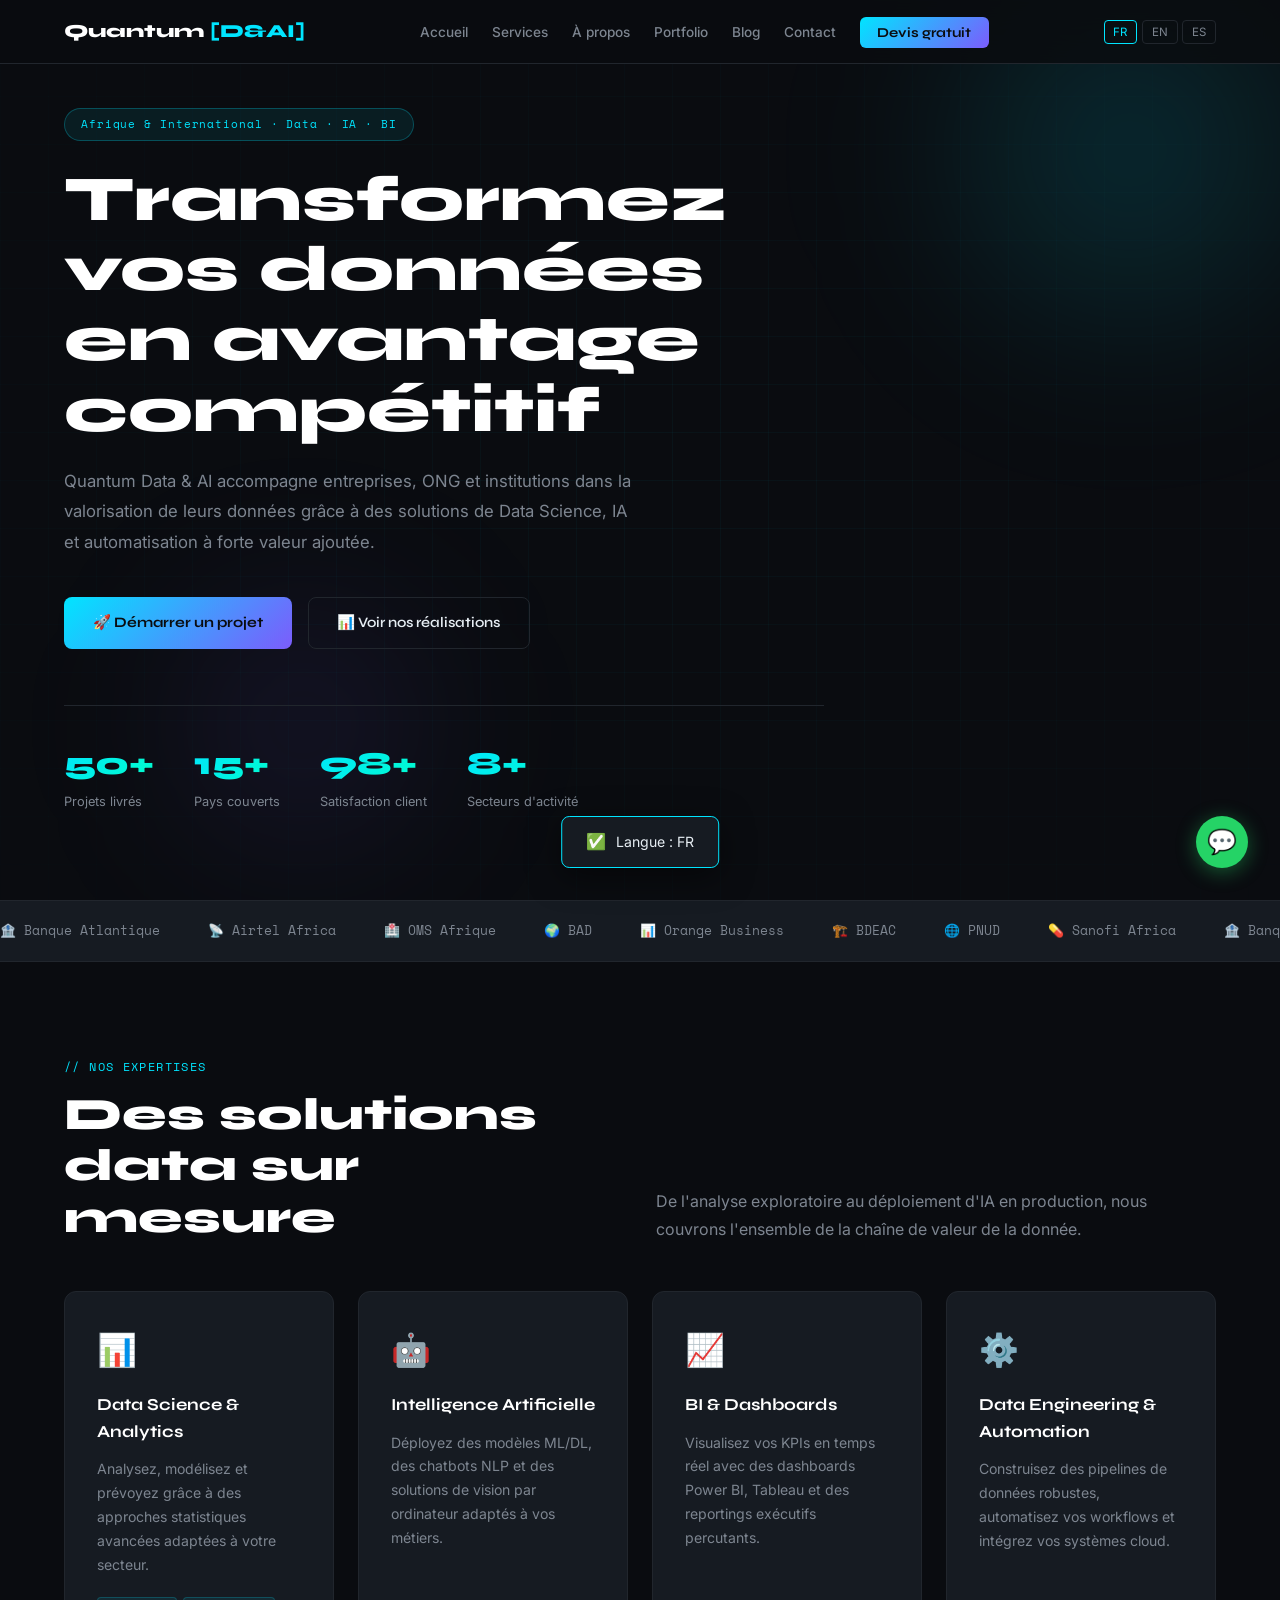
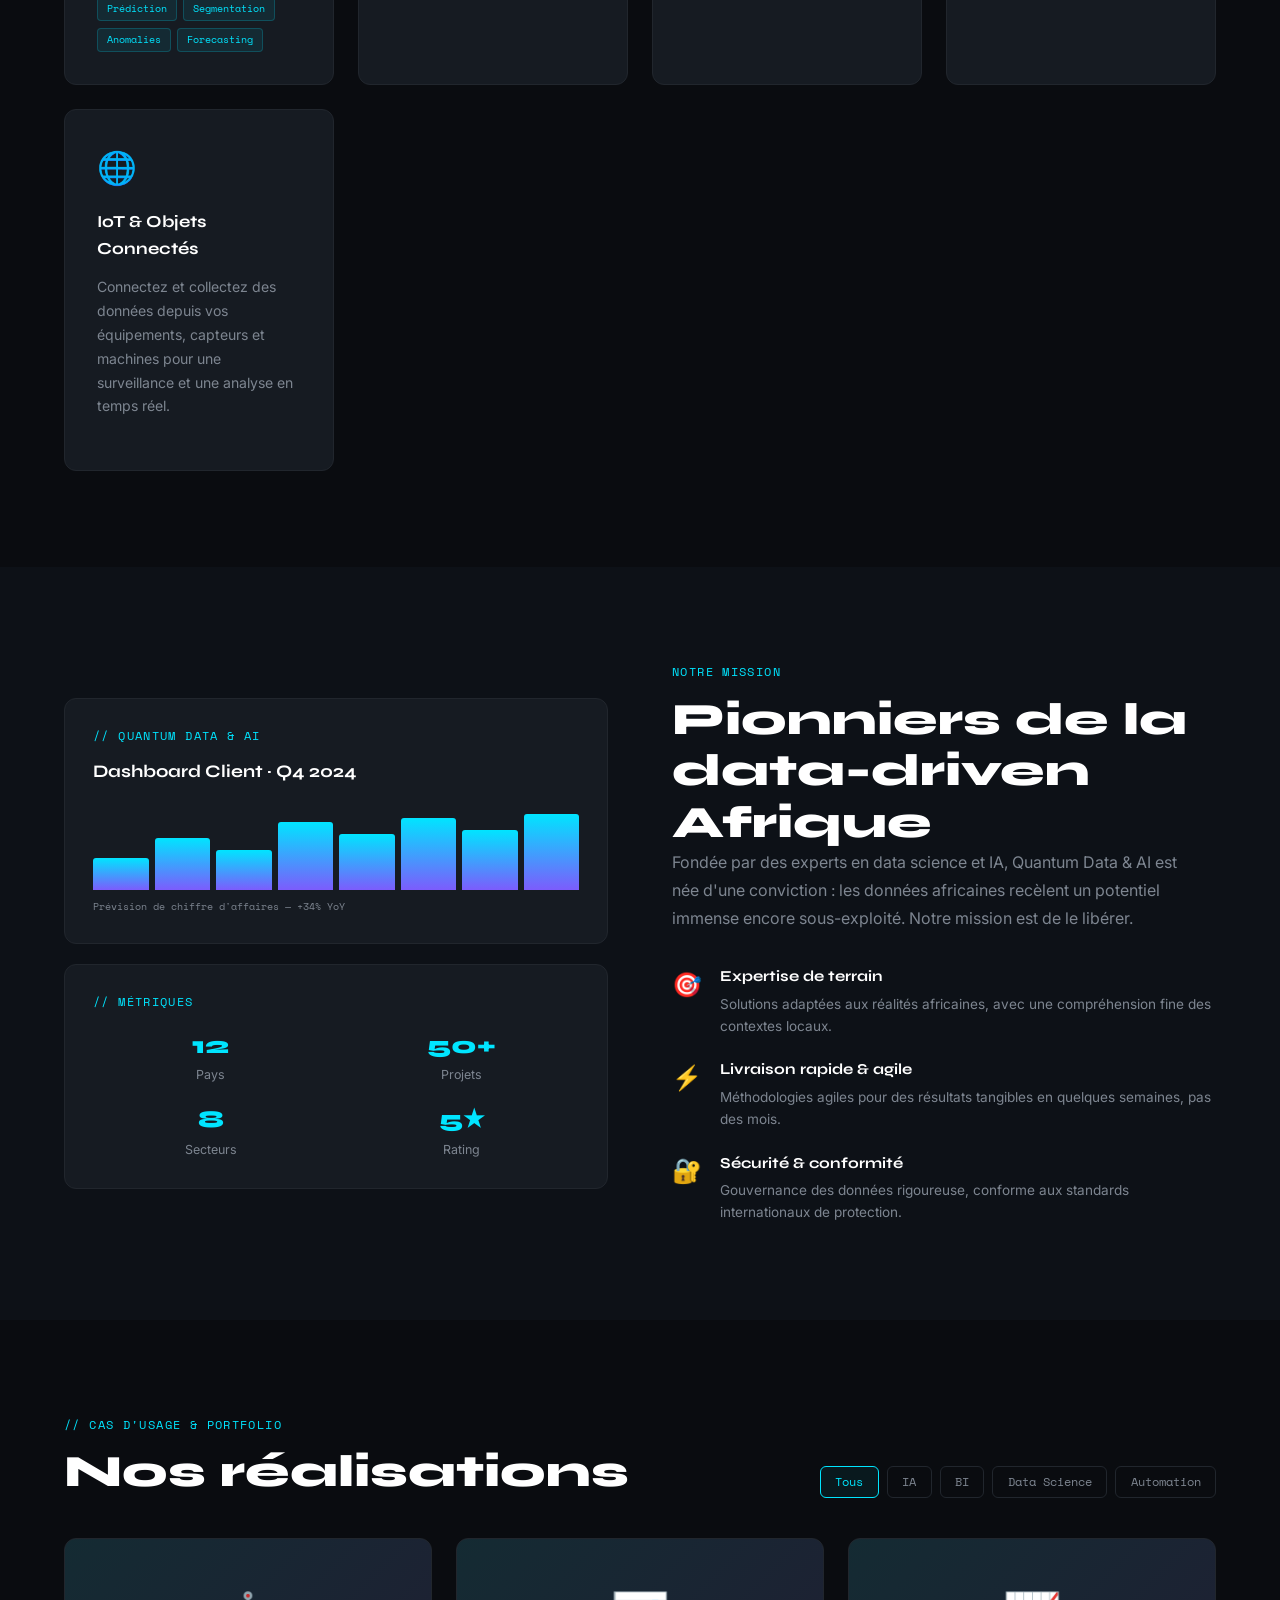
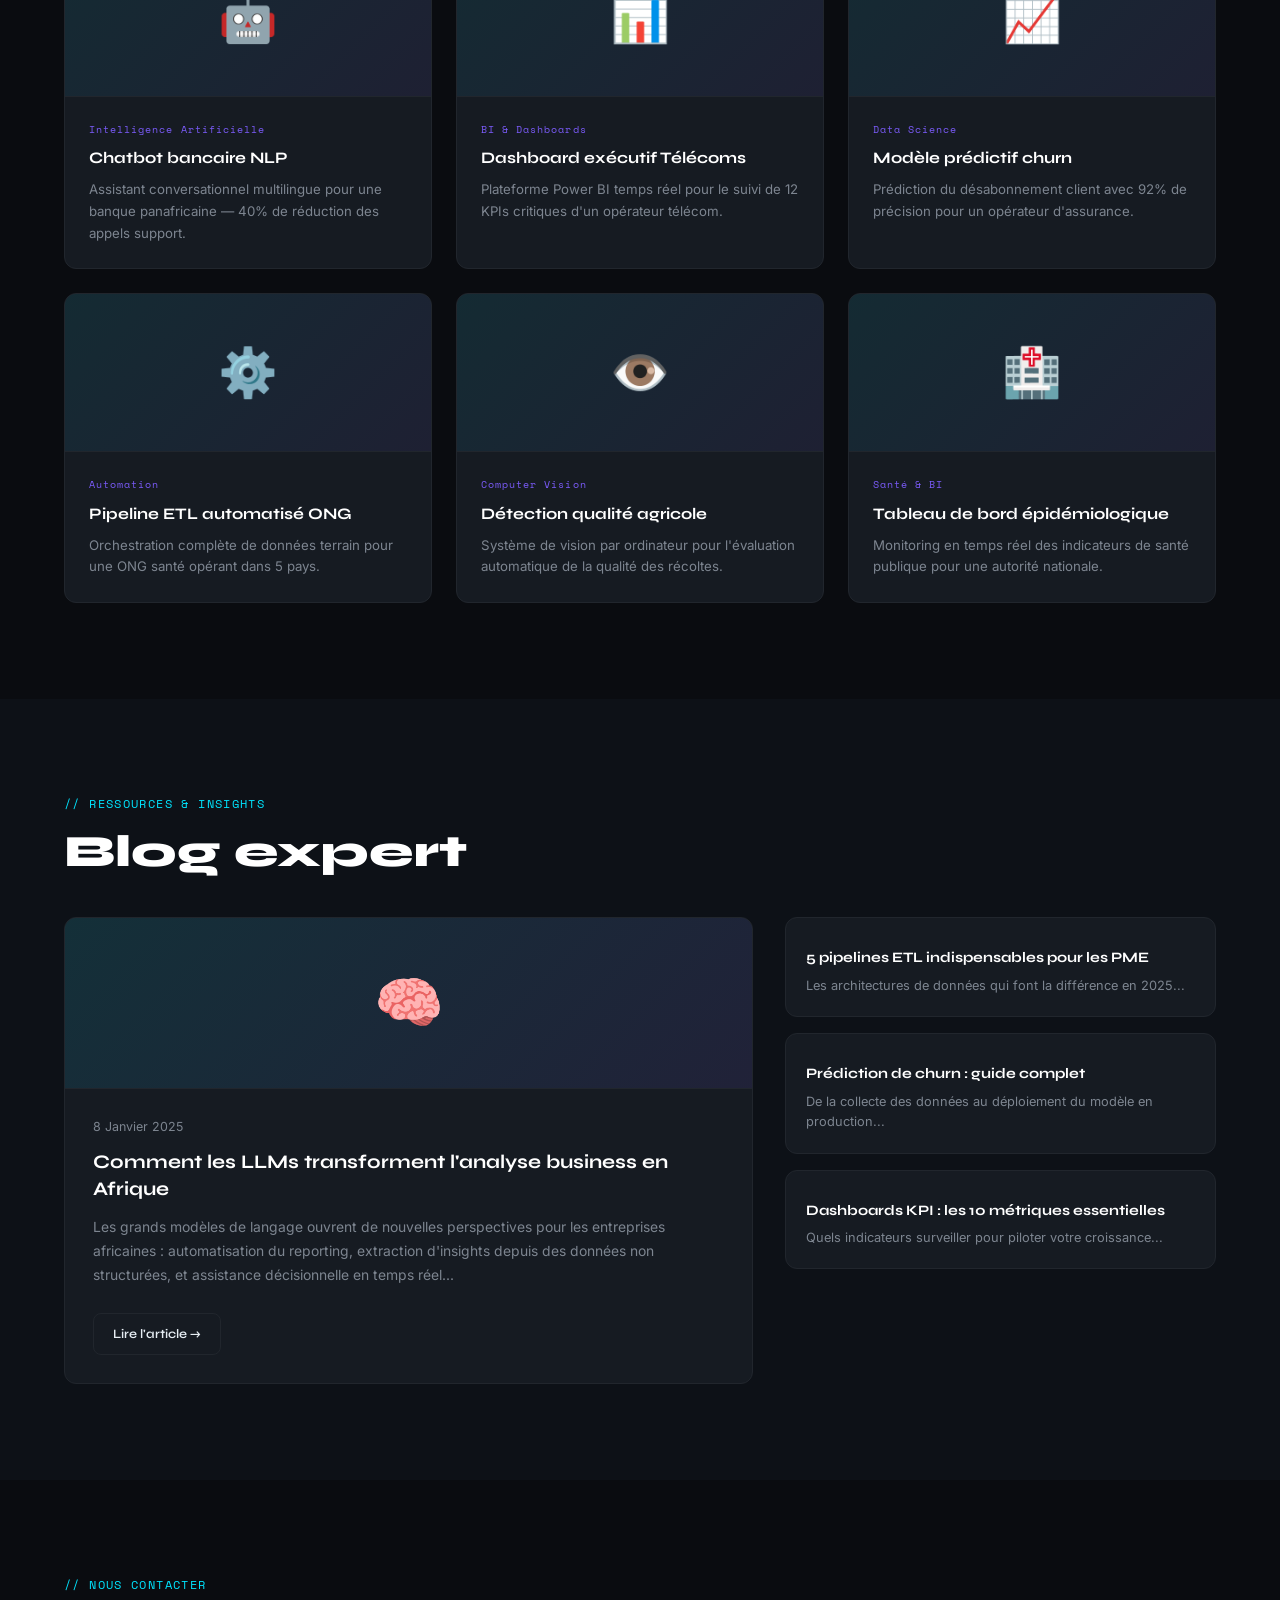
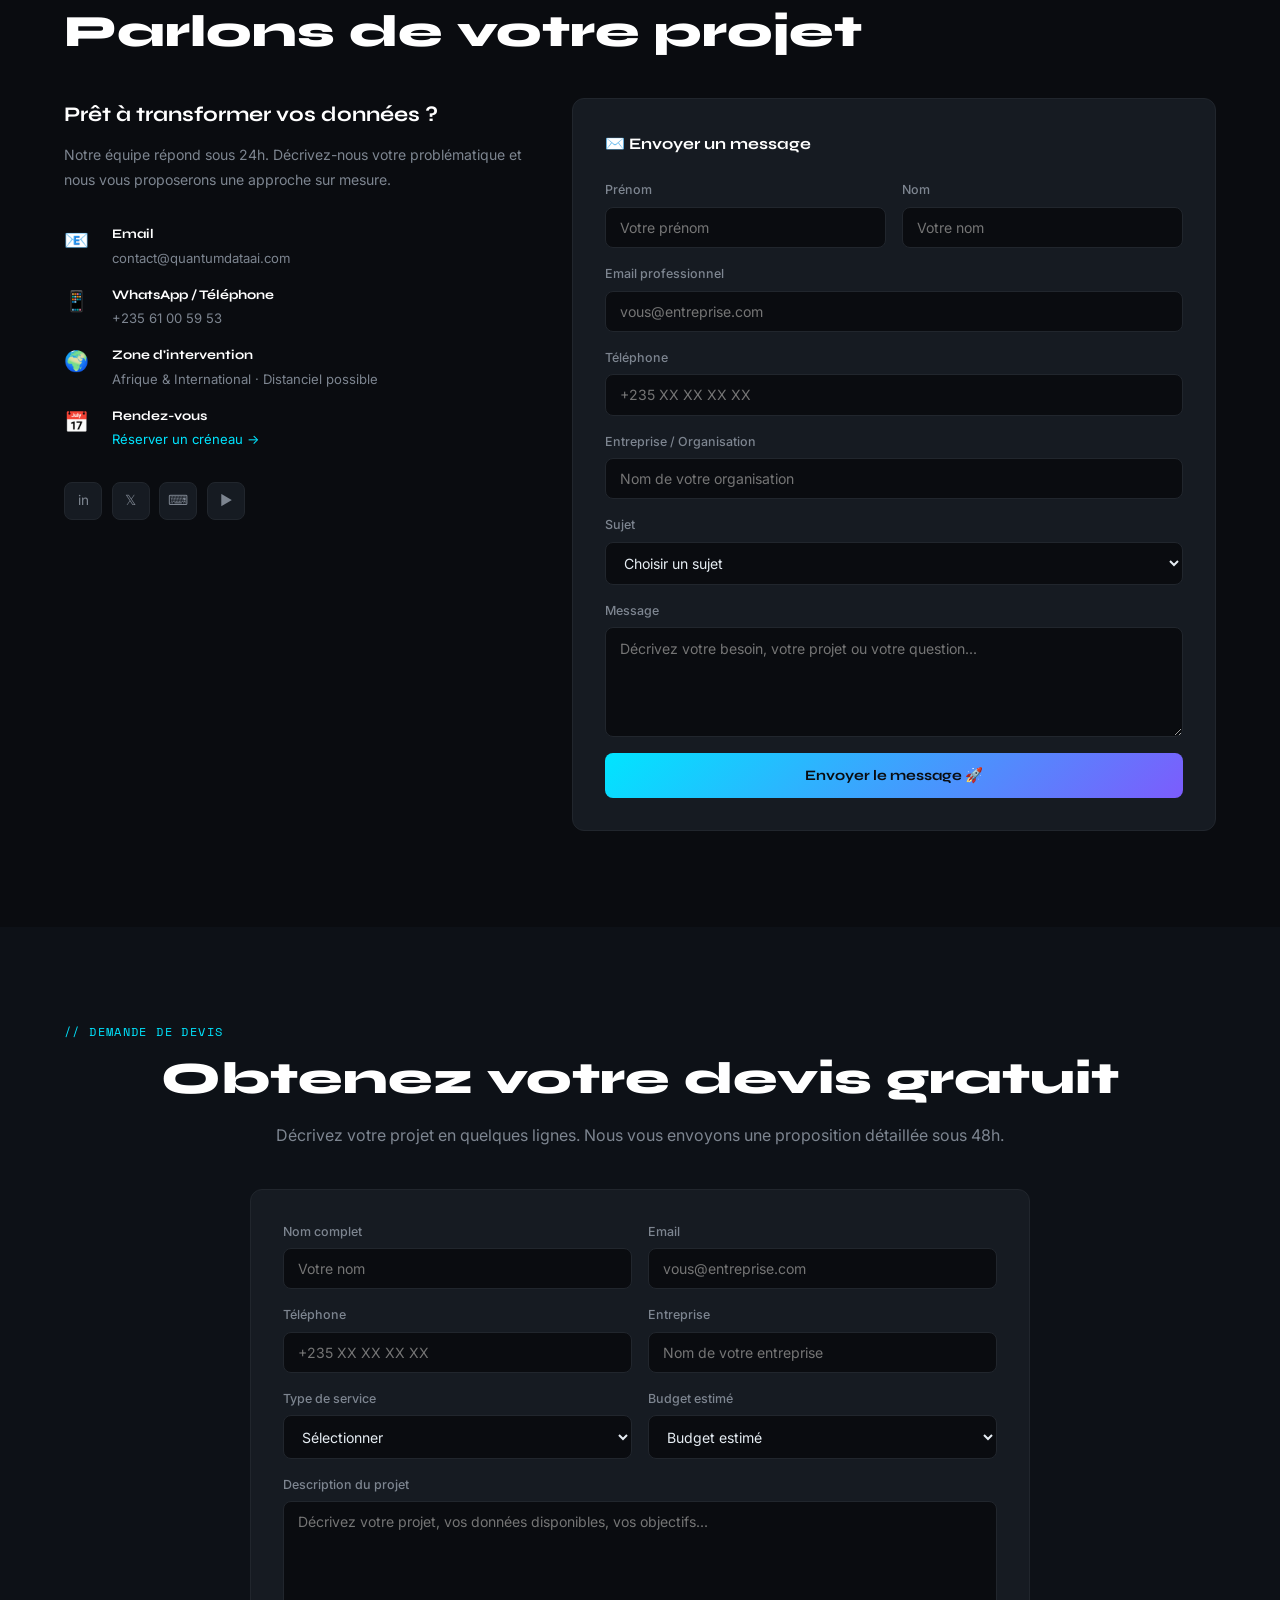
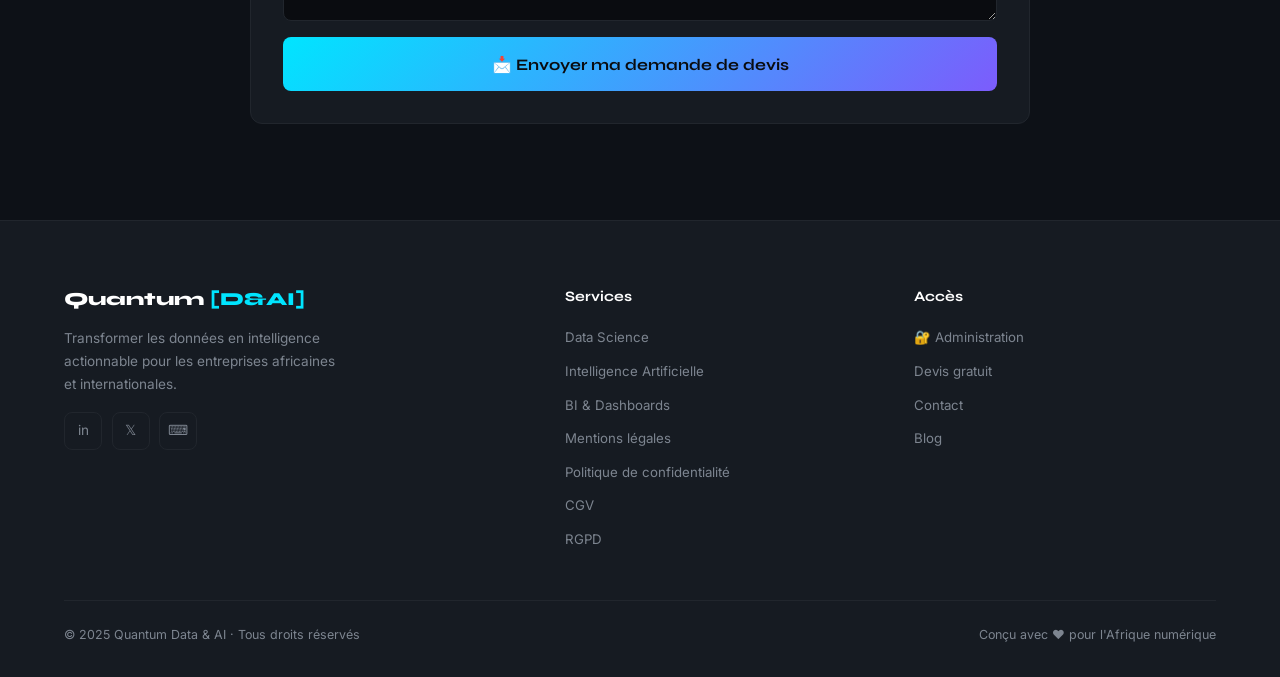
==== commit 7af108cb: "Add files via upload" ====
--- a/index.html
+++ b/index.html
@@ -1195,21 +1195,20 @@
         <div class="value-text">
           <h4 data-lang="about_value_1">Expertise de terrain</h4>
           <p data-lang="about_value_1_text">Solutions adaptées aux réalités africaines, avec une compréhension fine des contextes locaux.</p>
-          <p>Solutions adaptées aux réalités africaines, avec une compréhension fine des contextes locaux.</p>
         </div>
       </div>
       <div class="value-item">
         <div class="value-icon">⚡</div>
         <div class="value-text">
-          <h4>Livraison rapide & agile</h4>
-          <p>Méthodologies agiles pour des résultats tangibles en quelques semaines, pas des mois.</p>
+          <h4 data-lang="about_value_2">Livraison rapide & agile</h4>
+          <p data-lang="about_value_2_text">Méthodologies agiles pour des résultats tangibles en quelques semaines, pas des mois.</p>
         </div>
       </div>
       <div class="value-item">
         <div class="value-icon">🔐</div>
         <div class="value-text">
-          <h4>Sécurité & conformité</h4>
-          <p>Gouvernance des données rigoureuse, conforme aux standards internationaux de protection.</p>
+          <h4 data-lang="about_value_3">Sécurité & conformité</h4>
+          <p data-lang="about_value_3_text">Gouvernance des données rigoureuse, conforme aux standards internationaux de protection.</p>
         </div>
       </div>
     </div>
@@ -1227,8 +1226,8 @@
       <button class="filter-btn active" onclick="filterPortfolio('all', this)" data-lang="filter_all">Tous</button>
       <button class="filter-btn" onclick="filterPortfolio('ia', this)" data-lang="filter_ia">IA</button>
       <button class="filter-btn" onclick="filterPortfolio('bi', this)" data-lang="filter_bi">BI</button>
-      <button class="filter-btn" onclick="filterPortfolio('data', this)">Data Science</button>
-      <button class="filter-btn" onclick="filterPortfolio('auto', this)">Automation</button>
+      <button class="filter-btn" onclick="filterPortfolio('data', this)" data-lang="filter_data">Data Science</button>
+      <button class="filter-btn" onclick="filterPortfolio('auto', this)" data-lang="filter_auto">Automation</button>
     </div>
   </div>
   <div class="portfolio-grid reveal">
@@ -1551,6 +1550,7 @@
   </div>
 </div>
 
+<script src="js/config.js"></script>
 <script src="js/forms-db.js"></script>
 <script src="js/translations.js"></script>
 <script>
@@ -1786,6 +1786,21 @@
   setTimeout(() => toast.classList.remove('show'), 3500);
 }
 
+// Initialize language after showToast is defined (for Vercel compatibility)
+// Attendre que le DOM soit completement charge
+function initTranslation() {
+  if (typeof initLang === 'function') {
+    initLang();
+  }
+}
+
+// Appeler initTranslation quand le DOM est pret
+if (document.readyState === 'loading') {
+  document.addEventListener('DOMContentLoaded', initTranslation);
+} else {
+  initTranslation();
+}
+
 /* =============================================
    MODALS
 ============================================= */
